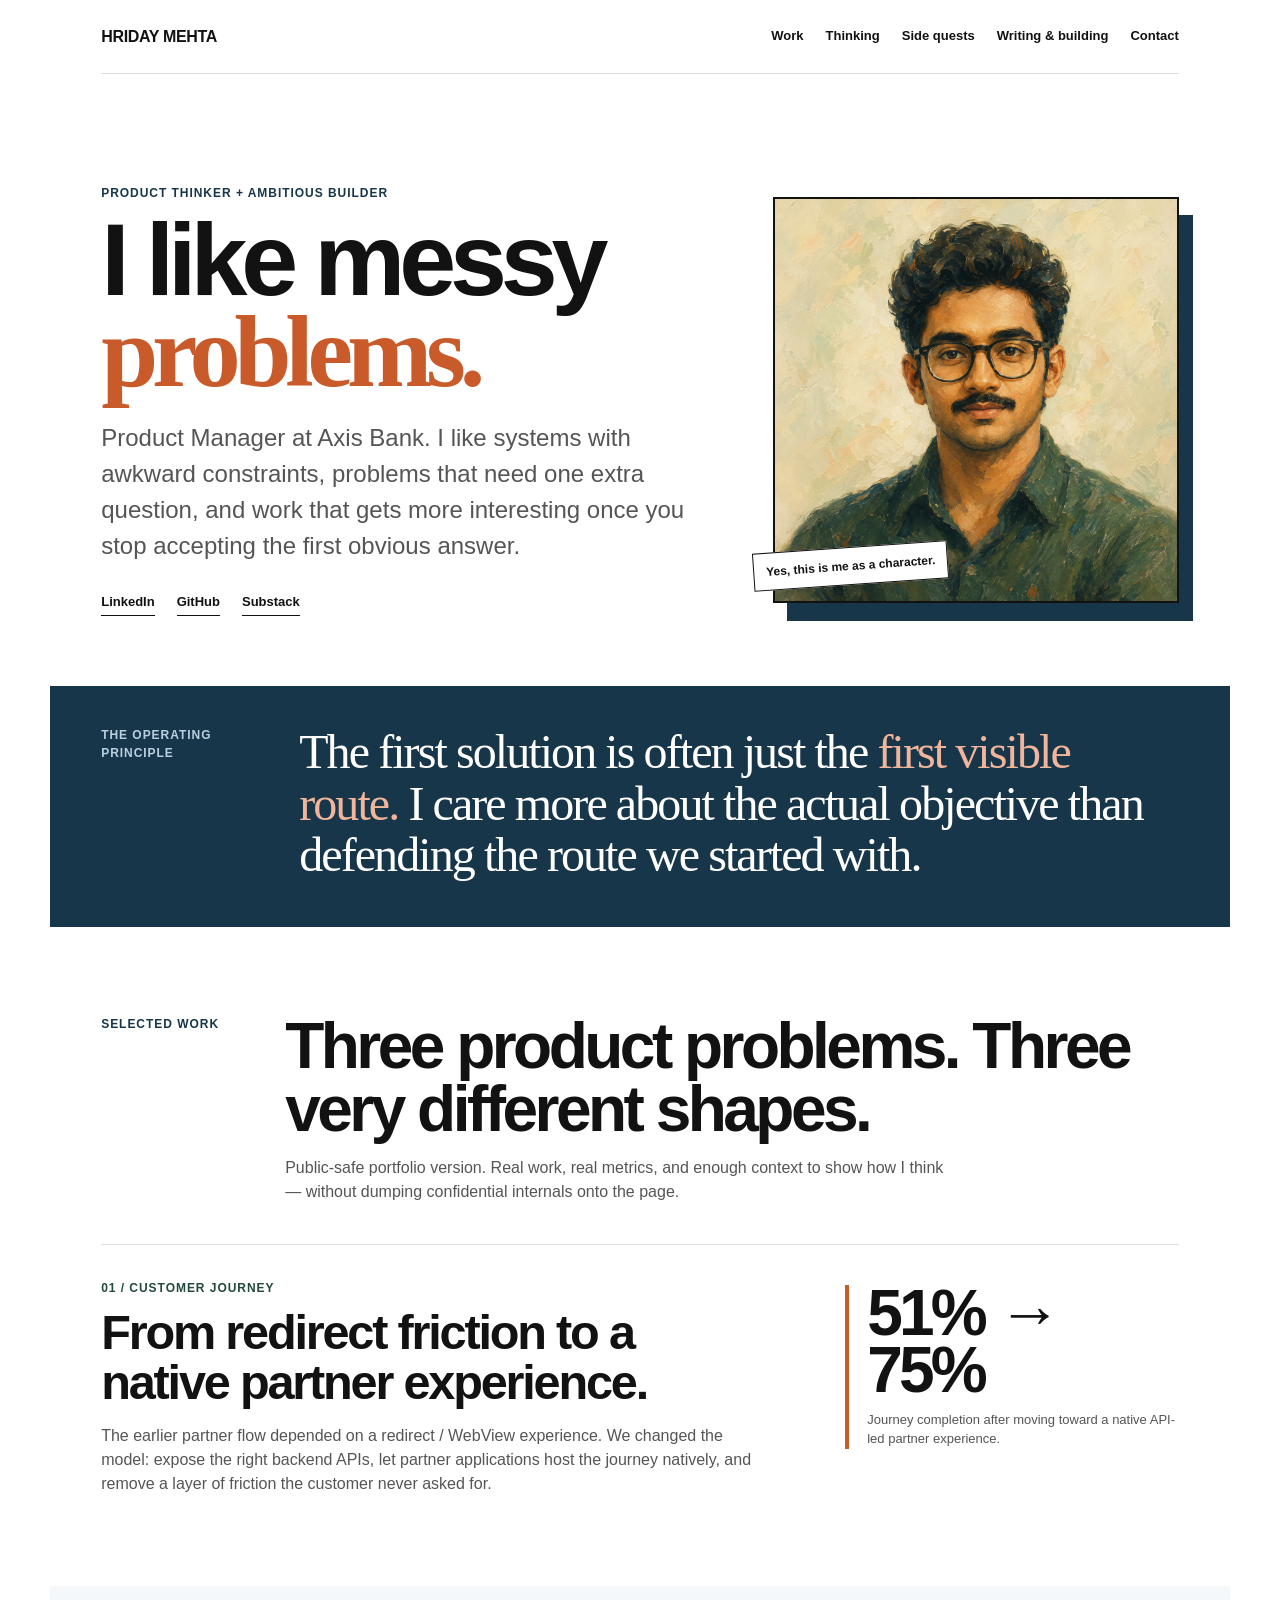
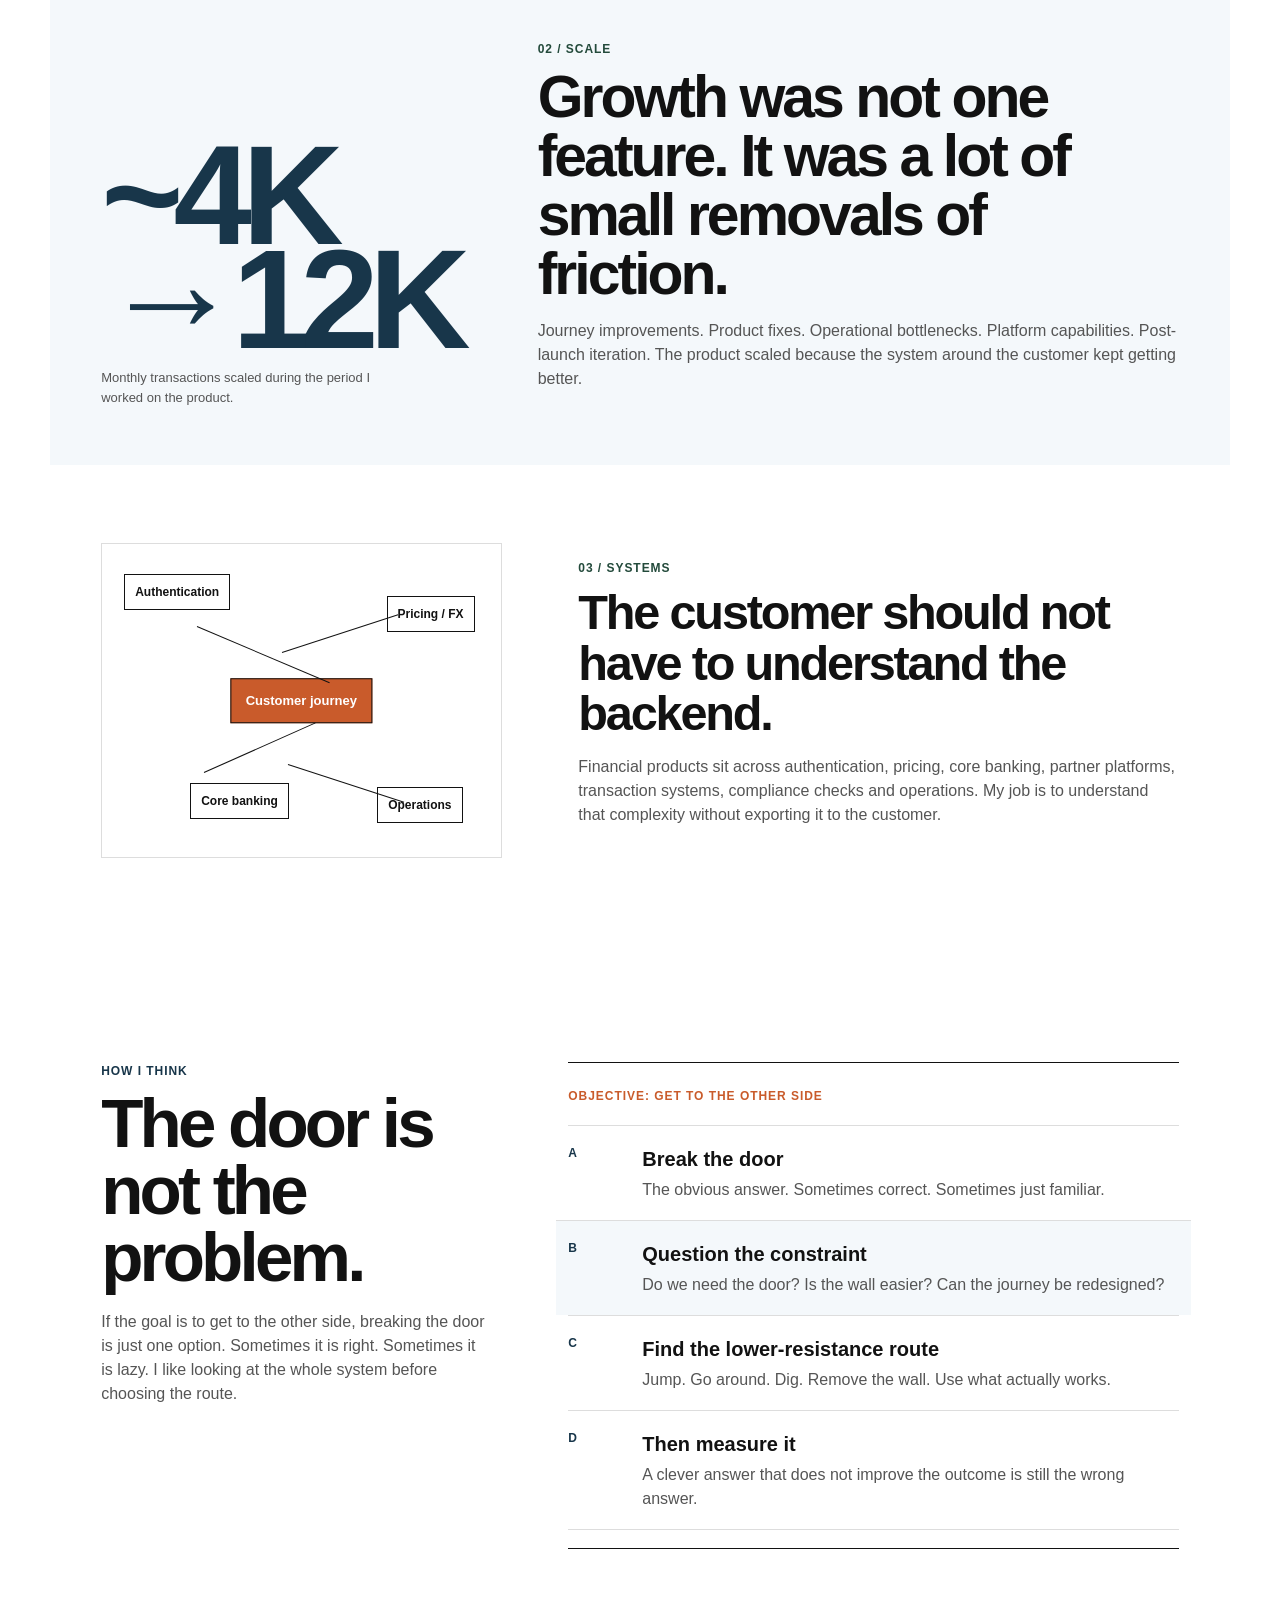
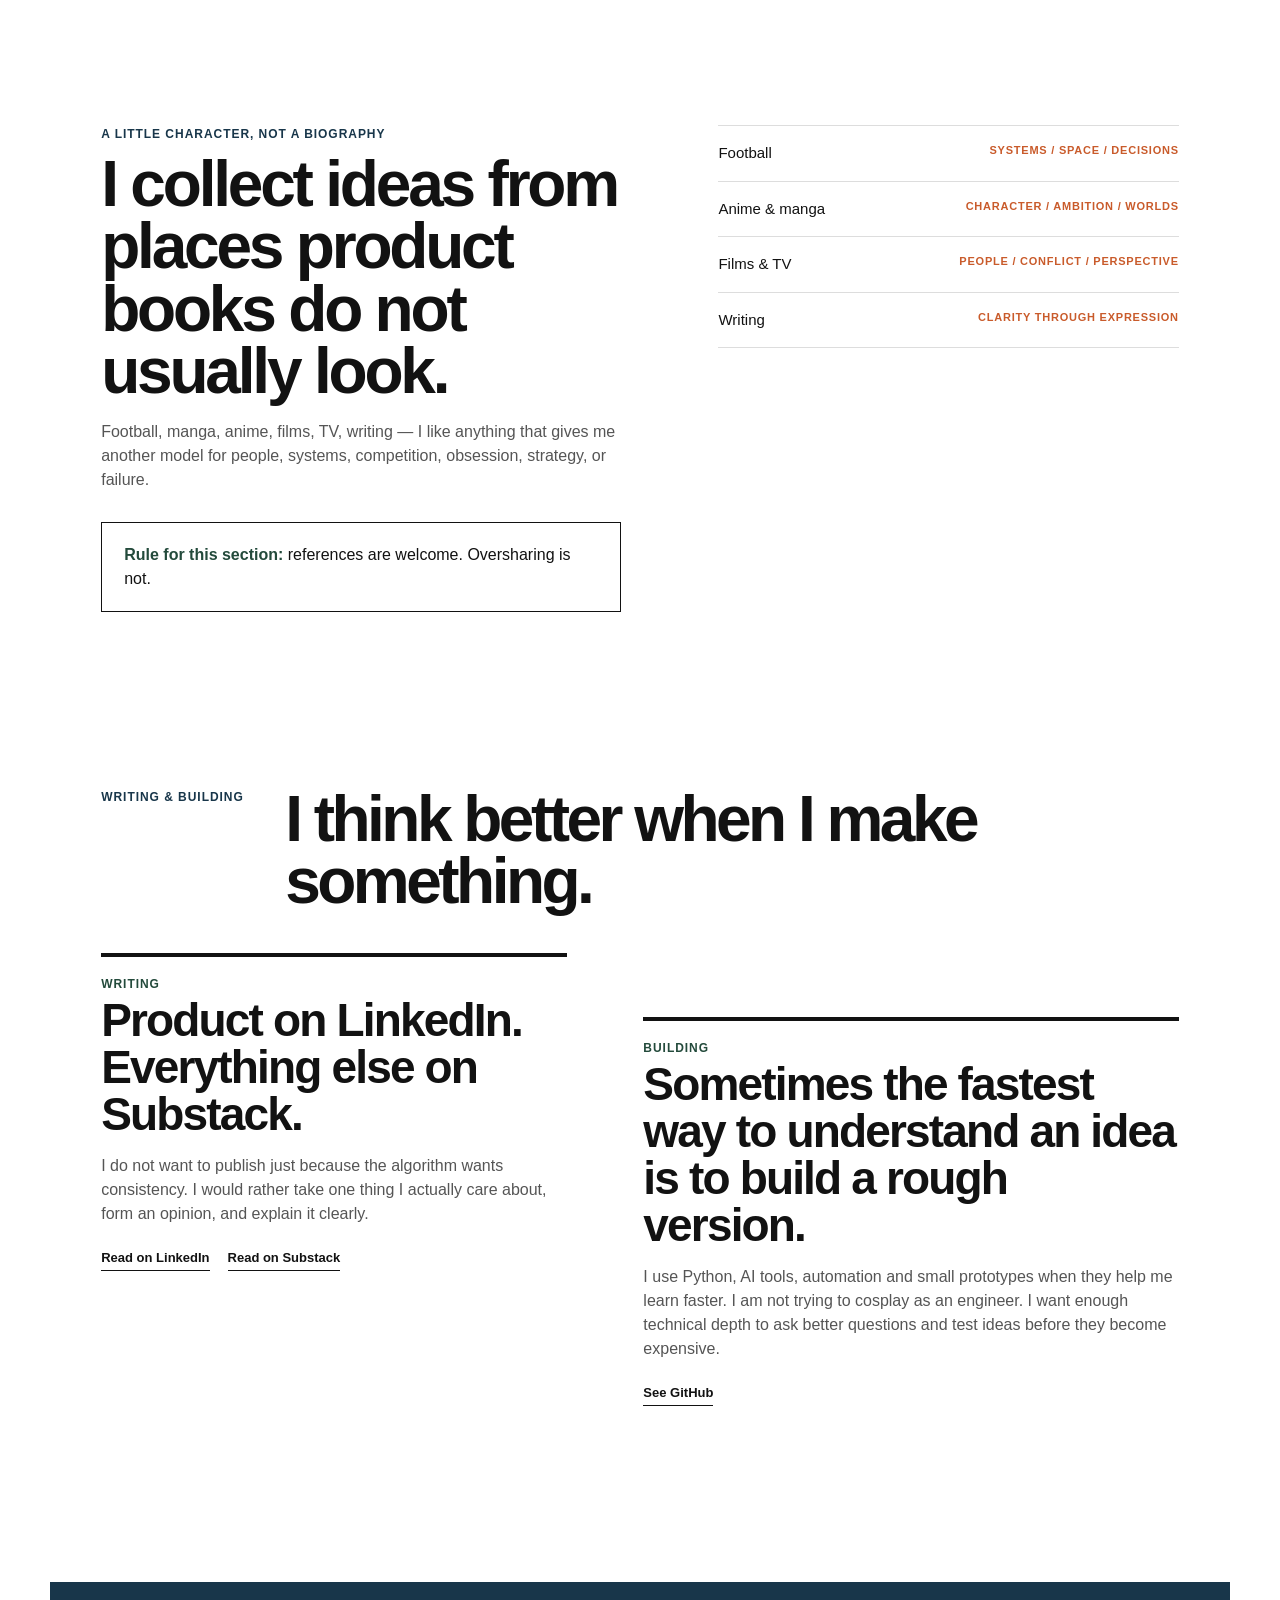
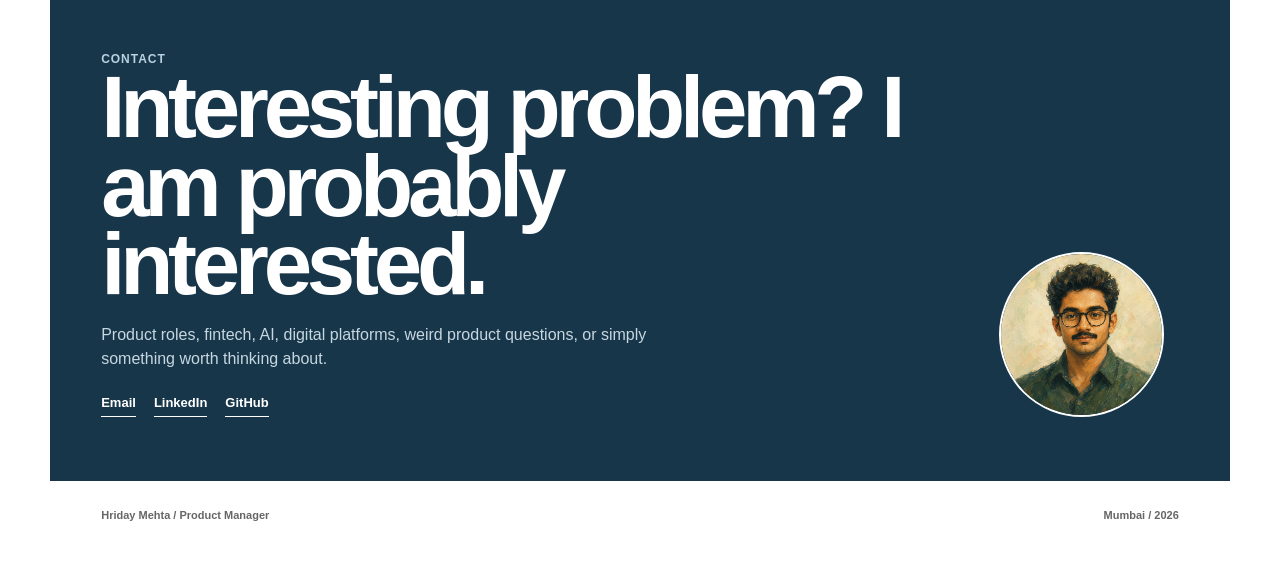
==== index.html @ ac4cfefa "Add files via upload" ====
<!doctype html>
<html lang="en">
<head>
<meta charset="utf-8">
<meta name="viewport" content="width=device-width, initial-scale=1">
<meta name="description" content="Hriday Mehta — Product Manager. Curious, sharp, ambitious, and slightly unconventional.">
<title>Hriday Mehta — Product Manager</title>

<style>
:root{
  --bg:#ffffff;
  --text:#121212;
  --muted:#555555;
  --rule:#dddddd;
  --navy:#18364A;
  --navy-soft:#F4F8FB;
  --rust:#C95B2B;
  --green:#234A3B;
  --max:1180px;
  --pad:clamp(20px,4vw,54px);
}

*{box-sizing:border-box}
html{scroll-behavior:smooth}
body{
  margin:0;
  background:var(--bg);
  color:var(--text);
  font-family:Helvetica, Arial, sans-serif;
  line-height:1.5;
  text-rendering:optimizeLegibility;
}
a{color:inherit;text-decoration:none}
a:focus-visible,button:focus-visible{outline:3px solid var(--rust);outline-offset:4px}
img{max-width:100%;display:block}

.shell{max-width:var(--max);margin:0 auto;padding:0 var(--pad)}
.topbar{
  min-height:74px;
  display:flex;
  align-items:center;
  justify-content:space-between;
  border-bottom:1px solid var(--rule);
  position:sticky;
  top:0;
  z-index:50;
  background:rgba(255,255,255,.97);
}
.brand{
  font-size:16px;
  font-weight:700;
  letter-spacing:-.02em;
}
.nav{
  display:flex;
  gap:22px;
  font-size:13px;
  font-weight:600;
}
.nav a{
  padding:6px 0;
  border-bottom:1px solid transparent;
}
.nav a:hover{border-color:var(--text)}
.menu{
  display:none;
  border:0;
  background:none;
  font:inherit;
  font-weight:700;
  min-width:44px;
  min-height:44px;
  color:var(--text);
}

/* HERO */
.hero{
  padding:clamp(60px,9vw,110px) 0 70px;
  display:grid;
  grid-template-columns:minmax(0,1.1fr) minmax(300px,.75fr);
  gap:6vw;
  align-items:center;
}
.kicker{
  font-size:12px;
  font-weight:700;
  letter-spacing:.08em;
  text-transform:uppercase;
  color:var(--navy);
}
.hero h1{
  margin:12px 0 22px;
  font-size:clamp(56px,8vw,108px);
  line-height:.9;
  letter-spacing:-.06em;
  font-weight:700;
}
.hero h1 .normal{
  color:var(--text);
}
.hero h1 .accent{
  color:var(--rust);
  font-family:"Times New Roman", Times, serif;
  font-weight:700;
  display:block;
}
.hero p{
  max-width:690px;
  margin:0;
  font-size:clamp(18px,2vw,24px);
  color:var(--muted);
}
.hero-links{
  display:flex;
  flex-wrap:wrap;
  gap:14px 22px;
  margin-top:28px;
  font-size:13px;
  font-weight:700;
}
.hero-links a{
  border-bottom:1px solid var(--text);
  padding-bottom:3px;
}
.hero-links a:hover{color:var(--rust);border-color:var(--rust)}

.portrait-wrap{
  position:relative;
  width:min(100%,410px);
  justify-self:end;
}
.portrait-shadow{
  position:absolute;
  inset:18px -14px -18px 14px;
  background:var(--navy);
  z-index:0;
}
.portrait{
  position:relative;
  z-index:1;
  border:2px solid var(--text);
  background:#fff;
}
.portrait-note{
  position:absolute;
  left:-20px;
  bottom:18px;
  z-index:2;
  background:#fff;
  border:1px solid var(--text);
  padding:9px 12px;
  font-size:12px;
  font-weight:700;
  transform:rotate(-4deg);
}

/* STRIP */
.idea-strip{
  margin:0 calc(var(--pad)*-1);
  background:var(--navy);
  color:#fff;
  padding:40px var(--pad) 46px;
}
.idea-strip-grid{
  display:grid;
  grid-template-columns:170px 1fr;
  gap:28px;
  align-items:start;
}
.idea-strip .label{
  font-size:12px;
  font-weight:700;
  letter-spacing:.08em;
  text-transform:uppercase;
  color:#B8D0DF;
}
.idea-strip p{
  margin:0;
  max-width:920px;
  font-size:clamp(28px,4vw,48px);
  line-height:1.08;
  letter-spacing:-.04em;
  font-family:"Times New Roman", Times, serif;
}
.idea-strip p .accent{color:#F0B59A}

/* GENERAL */
section{padding:88px 0}
.section-head{
  display:grid;
  grid-template-columns:150px 1fr;
  gap:34px;
  margin-bottom:40px;
}
.section-head .label{
  font-size:12px;
  font-weight:700;
  letter-spacing:.08em;
  text-transform:uppercase;
  color:var(--navy);
}
.section-head h2{
  margin:0;
  font-size:clamp(38px,5vw,70px);
  line-height:.98;
  letter-spacing:-.055em;
  font-weight:700;
}
.section-head p{
  max-width:670px;
  margin:15px 0 0;
  color:var(--muted);
  font-size:16px;
}

/* WORK */
.work-block{
  border-top:1px solid var(--rule);
}
.work-one{
  display:grid;
  grid-template-columns:1.1fr .55fr;
  gap:6vw;
  padding:34px 0 74px;
  align-items:start;
}
.case-tag{
  font-size:12px;
  font-weight:700;
  text-transform:uppercase;
  letter-spacing:.08em;
  color:var(--green);
}
.work-one h3,.work-three h3{
  margin:10px 0 14px;
  font-size:clamp(30px,3.8vw,50px);
  line-height:1.04;
  letter-spacing:-.045em;
}
.case-copy{
  color:var(--muted);
  max-width:700px;
}
.metric{
  border-left:4px solid var(--rust);
  padding-left:18px;
  margin-top:6px;
}
.metric strong{
  display:block;
  font-size:clamp(42px,5vw,68px);
  line-height:.9;
  letter-spacing:-.06em;
}
.metric span{
  display:block;
  margin-top:10px;
  color:var(--muted);
  font-size:13px;
}
.work-two{
  margin:0 calc(var(--pad)*-1);
  padding:54px var(--pad) 58px;
  background:var(--navy-soft);
  display:grid;
  grid-template-columns:.48fr 1fr;
  gap:6vw;
  align-items:end;
}
.work-two .big-number{
  font-size:clamp(76px,11vw,168px);
  line-height:.74;
  font-weight:700;
  letter-spacing:-.07em;
  color:var(--navy);
  white-space:nowrap;
}
.work-two .small-note{
  margin-top:16px;
  color:var(--muted);
  font-size:13px;
  max-width:300px;
}
.work-two h3{
  margin:10px 0 14px;
  font-size:clamp(34px,4.6vw,62px);
  line-height:1;
  letter-spacing:-.05em;
}
.work-two p{max-width:720px;color:var(--muted)}

.work-three{
  display:grid;
  grid-template-columns:.72fr 1.08fr;
  gap:6vw;
  padding:78px 0 6px;
  align-items:center;
}
.system-map{
  min-height:315px;
  border:1px solid var(--rule);
  background:#fff;
  position:relative;
  padding:24px;
}
.node{
  position:absolute;
  background:#fff;
  border:1.5px solid var(--text);
  padding:8px 10px;
  font-size:12px;
  font-weight:700;
}
.n1{left:22px;top:30px}
.n2{right:26px;top:52px}
.n3{left:88px;bottom:38px}
.n4{right:38px;bottom:34px}
.center-node{
  position:absolute;
  left:50%;
  top:50%;
  transform:translate(-50%,-50%);
  background:var(--rust);
  color:#fff;
  border:1.5px solid var(--text);
  padding:12px 14px;
  font-size:13px;
  font-weight:700;
}
.line{
  position:absolute;
  height:1px;
  background:var(--text);
  transform-origin:left center;
}
.l1{width:144px;left:95px;top:82px;transform:rotate(23deg)}
.l2{width:122px;left:180px;top:108px;transform:rotate(-18deg)}
.l3{width:122px;left:102px;bottom:84px;transform:rotate(-24deg)}
.l4{width:122px;left:186px;bottom:92px;transform:rotate(18deg)}

/* THINKING */
.thinking{
  padding-top:110px;
}
.thinking-grid{
  display:grid;
  grid-template-columns:minmax(0,.78fr) minmax(420px,1.22fr);
  gap:6vw;
  align-items:start;
}
.thinking-copy{
  position:sticky;
  top:110px;
}
.thinking-copy h2{
  margin:10px 0 18px;
  font-size:clamp(40px,5.4vw,74px);
  line-height:.97;
  letter-spacing:-.055em;
}
.thinking-copy p{
  max-width:500px;
  color:var(--muted);
}
.route-board{
  border-top:1px solid var(--text);
  border-bottom:1px solid var(--text);
  padding:24px 0 18px;
}
.objective{
  font-size:12px;
  font-weight:700;
  color:var(--rust);
  text-transform:uppercase;
  letter-spacing:.08em;
  margin-bottom:20px;
}
.route{
  display:grid;
  grid-template-columns:58px 1fr;
  gap:16px;
  padding:18px 0;
  border-top:1px solid var(--rule);
}
.route:last-child{border-bottom:1px solid var(--rule)}
.route-no{
  font-size:12px;
  font-weight:700;
  color:var(--navy);
}
.route strong{
  display:block;
  font-size:20px;
  margin-bottom:4px;
}
.route span{color:var(--muted)}
.route.highlight{
  margin:0 -12px;
  padding-left:12px;
  padding-right:12px;
  background:var(--navy-soft);
}

/* SIDE QUESTS */
.sidequests-grid{
  display:grid;
  grid-template-columns:1.08fr .92fr;
  gap:6vw;
  align-items:start;
}
.sidequests-grid h2{
  margin:10px 0 18px;
  font-size:clamp(40px,5vw,70px);
  line-height:.97;
  letter-spacing:-.05em;
}
.sidequests-grid p{
  max-width:650px;
  color:var(--muted);
}
.note-card{
  margin-top:30px;
  max-width:520px;
  border:1px solid var(--text);
  background:#fff;
  padding:20px 22px;
}
.note-card strong{color:var(--green)}
.quest-list{border-top:1px solid var(--rule)}
.quest{
  display:flex;
  justify-content:space-between;
  gap:20px;
  padding:16px 0;
  border-bottom:1px solid var(--rule);
  font-size:15px;
}
.quest small{
  color:var(--rust);
  font-size:11px;
  font-weight:700;
  text-transform:uppercase;
  letter-spacing:.07em;
}

/* WRITING + BUILDING */
.makers{
  display:grid;
  grid-template-columns:.93fr 1.07fr;
  gap:6vw;
  align-items:start;
}
.panel{
  border-top:4px solid var(--text);
  padding-top:18px;
}
.panel.offset{margin-top:64px}
.panel h3{
  margin:4px 0 12px;
  font-size:clamp(30px,3.6vw,46px);
  line-height:1.02;
  letter-spacing:-.04em;
}
.panel p{color:var(--muted);max-width:620px}
.panel-links{
  display:flex;
  flex-wrap:wrap;
  gap:16px 18px;
  margin-top:22px;
  font-size:13px;
  font-weight:700;
}
.panel-links a{
  border-bottom:1px solid var(--text);
  padding-bottom:3px;
}
.panel-links a:hover{color:var(--rust);border-color:var(--rust)}

/* CONTACT */
.contact{
  margin:88px calc(var(--pad)*-1) 0;
  background:var(--navy);
  color:#fff;
  padding:68px var(--pad) 64px;
}
.contact-grid{
  display:grid;
  grid-template-columns:1fr 180px;
  gap:5vw;
  align-items:end;
}
.contact h2{
  margin:0;
  max-width:900px;
  font-size:clamp(50px,6.8vw,94px);
  line-height:.9;
  letter-spacing:-.06em;
}
.contact p{
  max-width:620px;
  margin:20px 0 0;
  color:#C7D7E1;
}
.contact .label{
  color:#B8D0DF;
  font-size:12px;
  font-weight:700;
  letter-spacing:.08em;
  text-transform:uppercase;
}
.contact .panel-links a{border-color:#fff}
.contact-avatar{
  width:165px;
  height:165px;
  object-fit:cover;
  border-radius:50%;
  border:2px solid #fff;
  background:#fff;
}

footer{
  display:flex;
  justify-content:space-between;
  gap:20px;
  padding:26px 0 42px;
  color:#666;
  font-size:11px;
  font-weight:700;
}

@media(max-width:920px){
  .hero,
  .work-one,
  .work-three,
  .thinking-grid,
  .sidequests-grid,
  .makers,
  .contact-grid{
    grid-template-columns:1fr;
  }
  .portrait-wrap{justify-self:start;width:min(80vw,400px)}
  .work-two{grid-template-columns:1fr}
  .thinking-copy{position:static}
  .panel.offset{margin-top:0}
}
@media(max-width:760px){
  .nav{
    display:none;
    position:absolute;
    top:74px;
    left:var(--pad);
    right:var(--pad);
    background:#fff;
    border-top:1px solid var(--rule);
    border-bottom:1px solid var(--rule);
    flex-direction:column;
    gap:0;
    padding:14px 0;
  }
  .nav.open{display:flex}
  .nav a{padding:11px 0}
  .menu{display:inline-flex;align-items:center;justify-content:flex-end}
  .section-head,
  .idea-strip-grid{grid-template-columns:1fr;gap:16px}
}
@media(max-width:540px){
  .hero h1{font-size:56px}
  .hero h1 .accent{display:inline}
  .portrait-note{left:8px}
  .section-head h2,.thinking-copy h2,.sidequests-grid h2{font-size:42px}
  .system-map{min-height:280px}
  .contact h2{font-size:52px}
  footer{flex-direction:column}
}
@media(prefers-reduced-motion:reduce){
  html{scroll-behavior:auto}
  *{transition:none!important;animation:none!important}
}
</style>
</head>
<body>
<div class="shell">
<header class="topbar">
  <a class="brand" href="#top">HRIDAY MEHTA</a>
  <nav class="nav" id="nav" aria-label="Primary">
    <a href="#work">Work</a>
    <a href="#thinking">Thinking</a>
    <a href="#sidequests">Side quests</a>
    <a href="#making">Writing & building</a>
    <a href="#contact">Contact</a>
  </nav>
  <button class="menu" id="menuButton" aria-controls="nav" aria-expanded="false">Menu</button>
</header>

<main id="top">
<section class="hero">
  <div>
    <div class="kicker">Product thinker + ambitious builder</div>
    <h1><span class="normal">I like messy</span> <span class="accent">problems.</span></h1>
    <p>
      Product Manager at Axis Bank. I like systems with awkward constraints, problems that need one extra question, and work that gets more interesting once you stop accepting the first obvious answer.
    </p>
    <div class="hero-links">
      <a href="https://www.linkedin.com/in/hridaymehta56" target="_blank" rel="noreferrer">LinkedIn</a>
      <a href="https://github.com/mehtahriday5-a11y" target="_blank" rel="noreferrer">GitHub</a>
      <a href="https://substack.com/@hriday894825?r=6r0a44&amp;utm_campaign=profile&amp;utm_medium=profile-page" target="_blank" rel="noreferrer">Substack</a>
    </div>
  </div>

  <div class="portrait-wrap" aria-label="Illustrated portrait of Hriday Mehta">
    <div class="portrait-shadow"></div>
    <img class="portrait" src="[data-uri]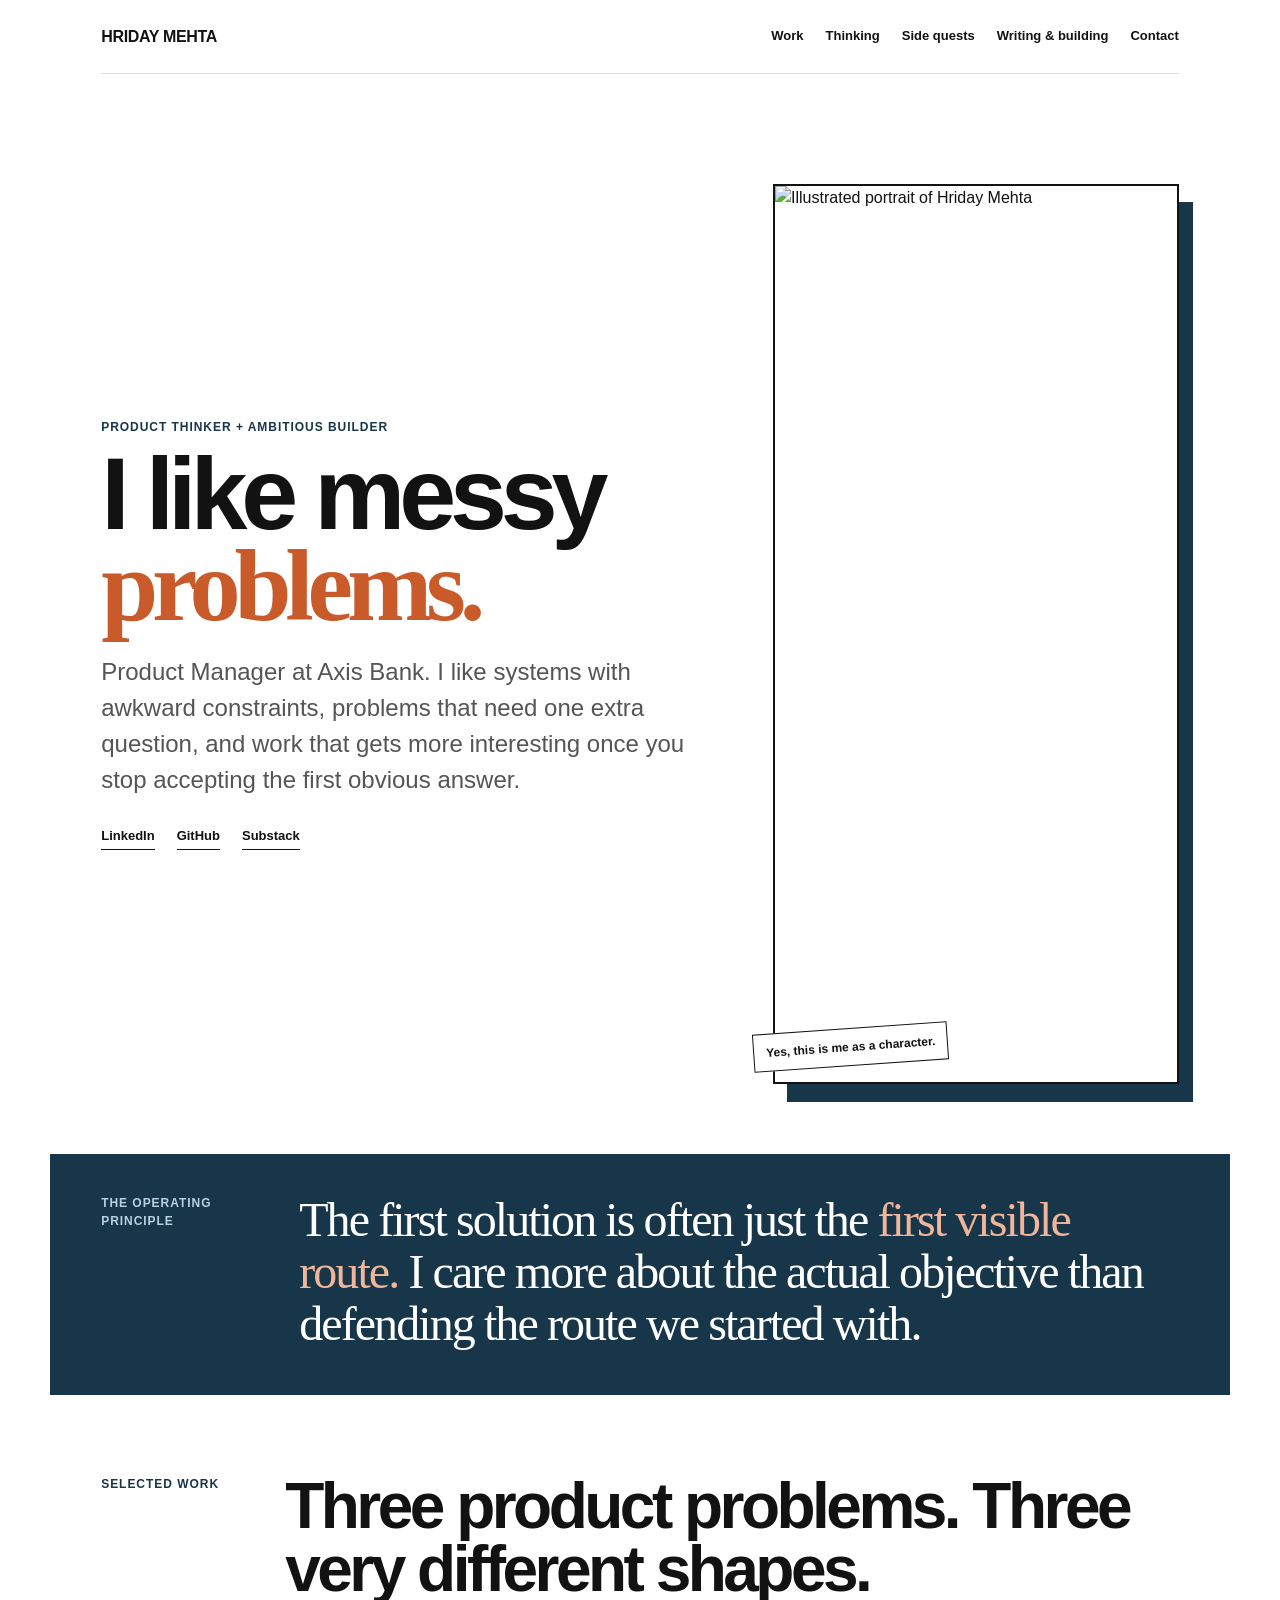
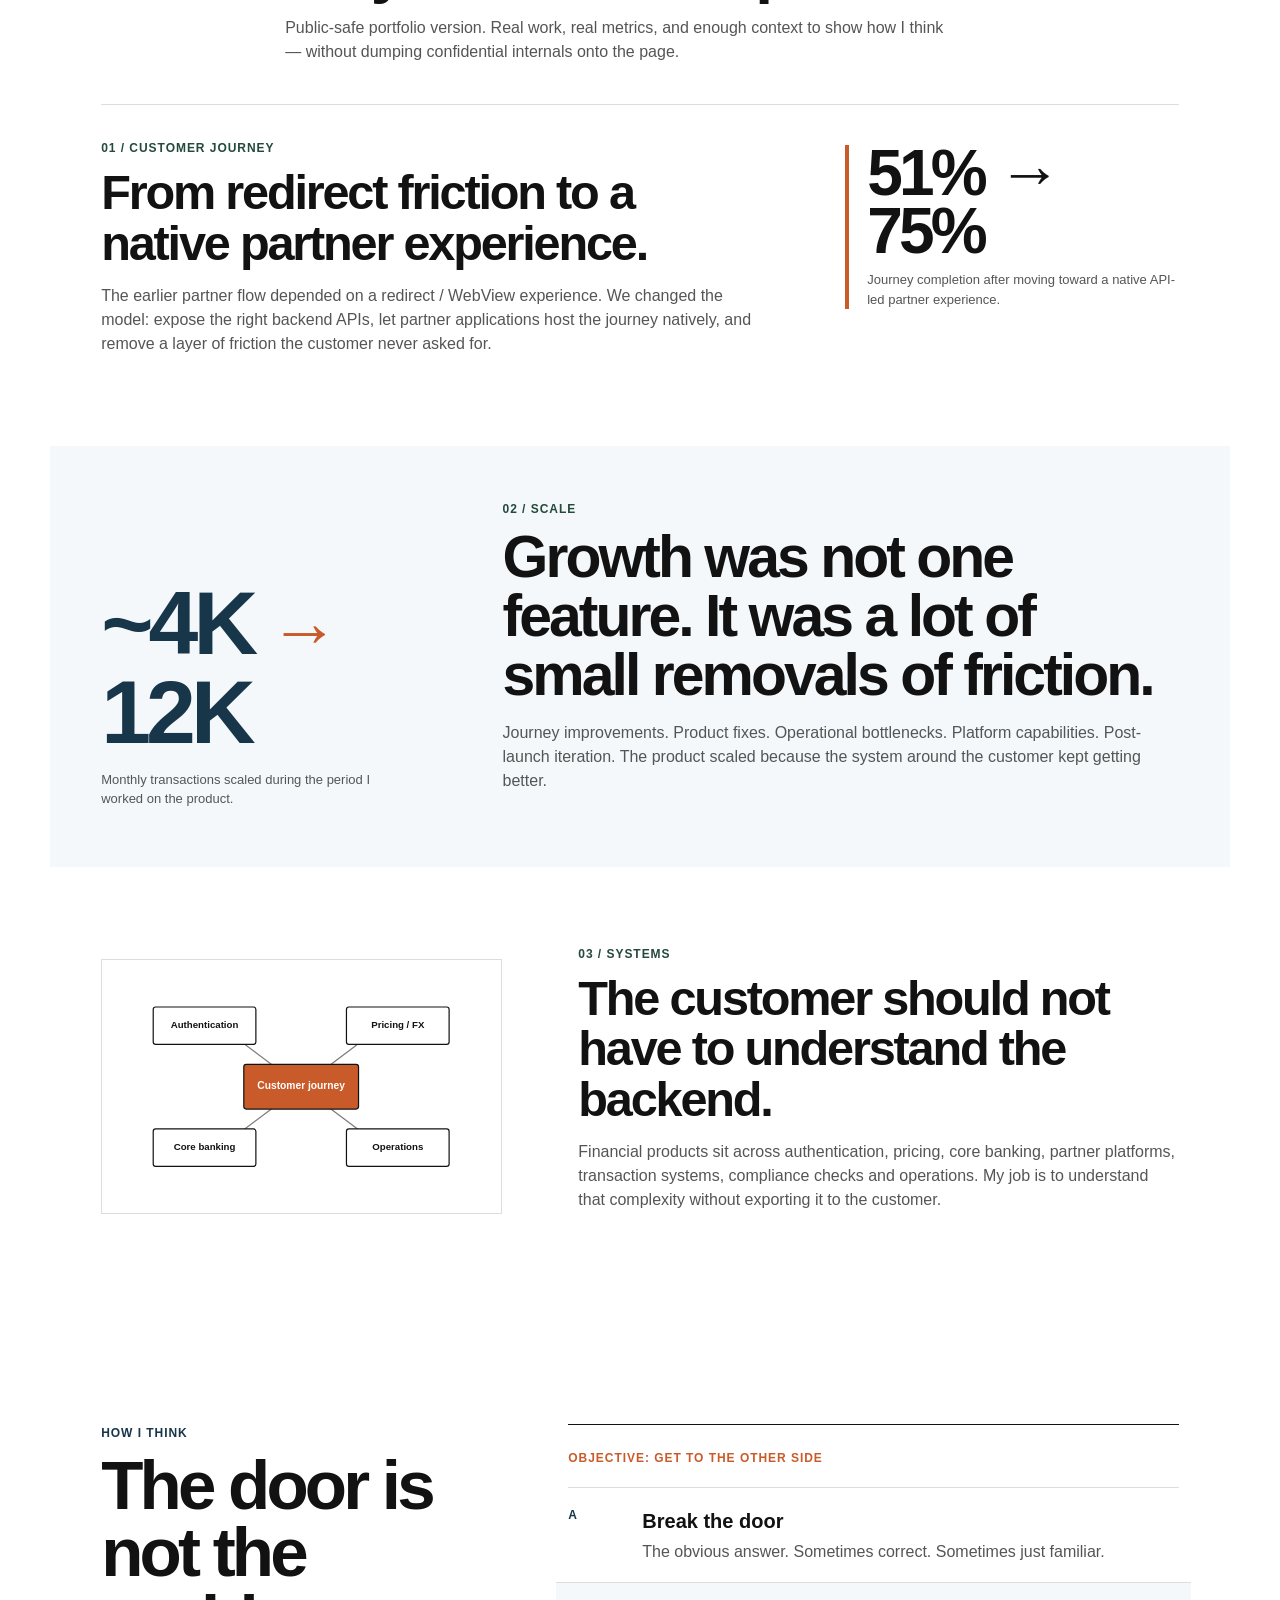
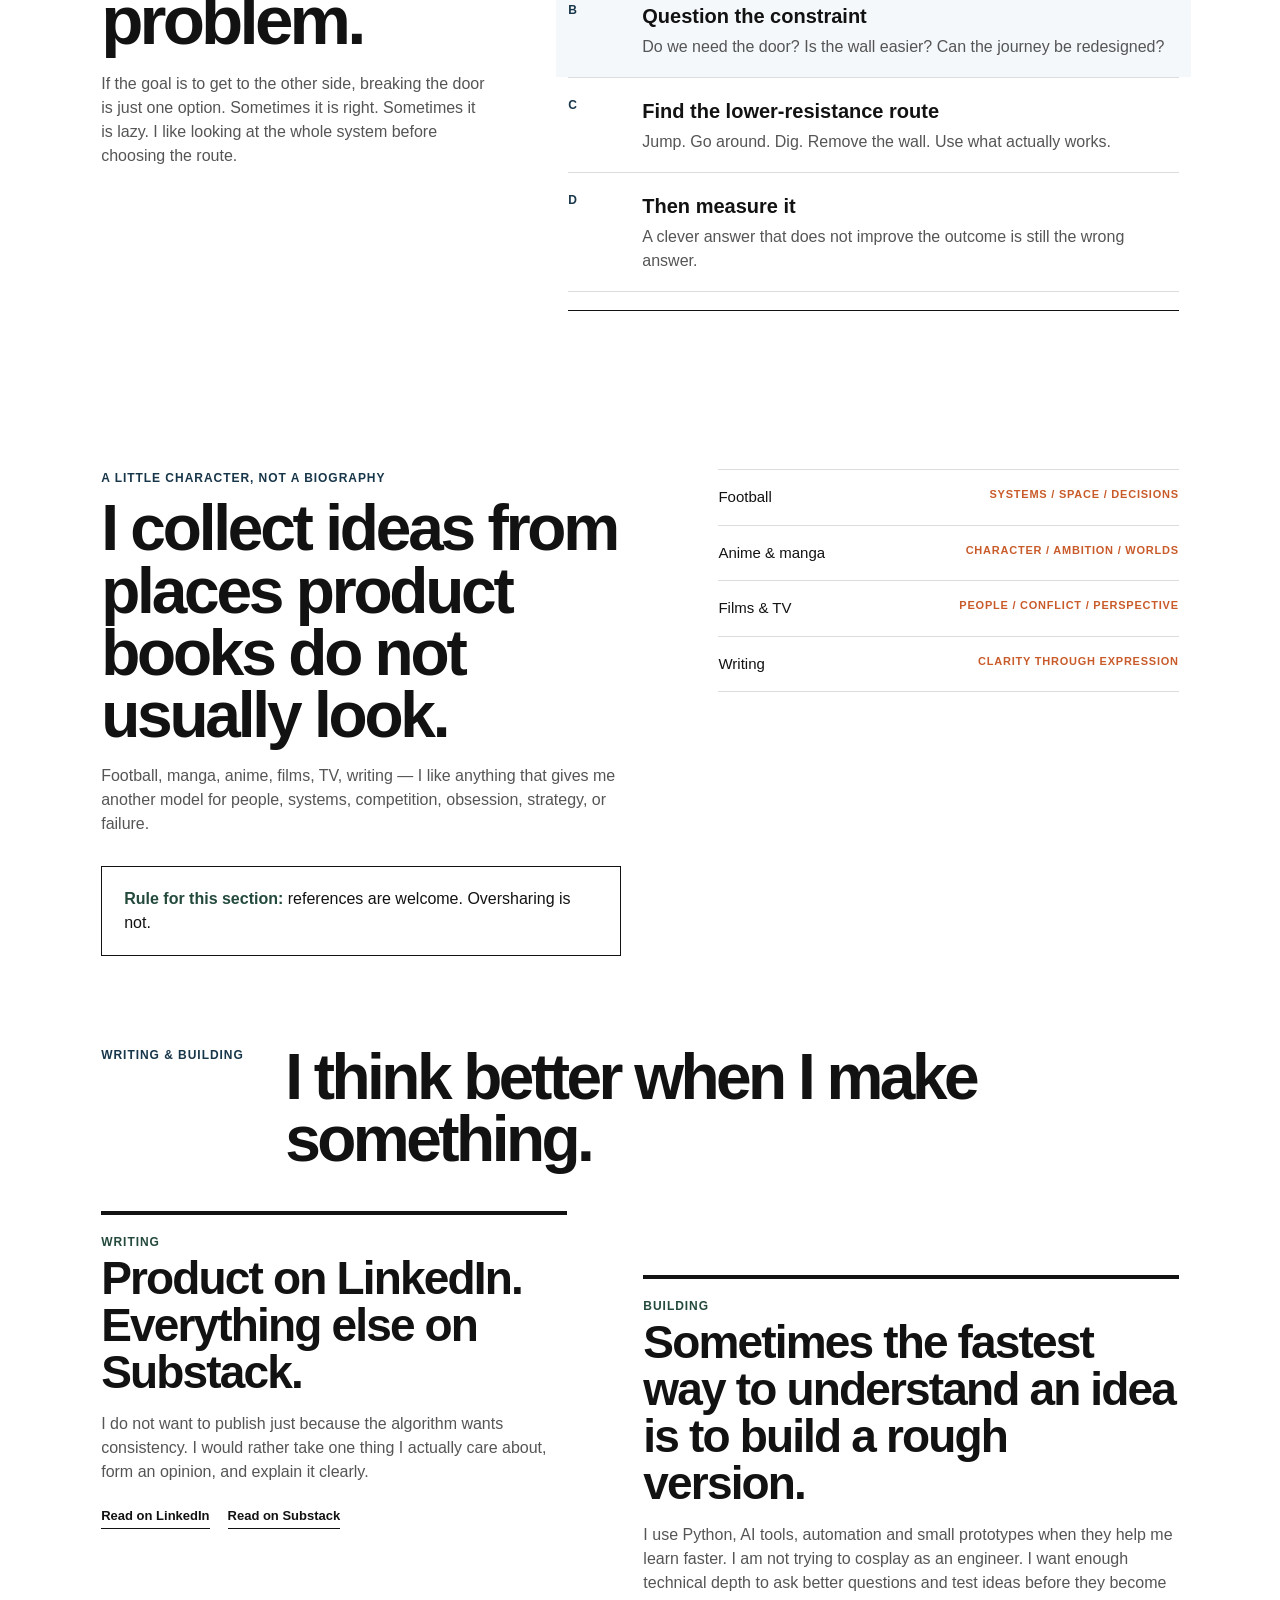
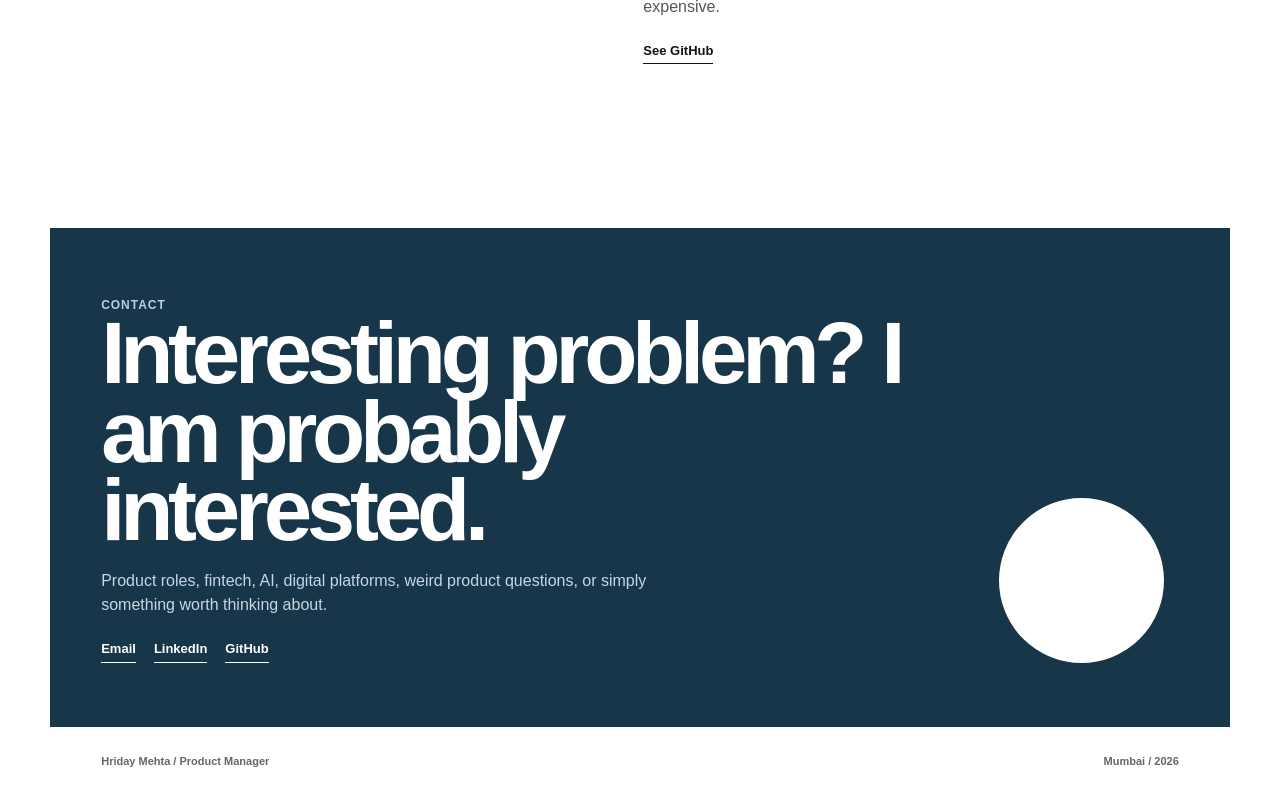
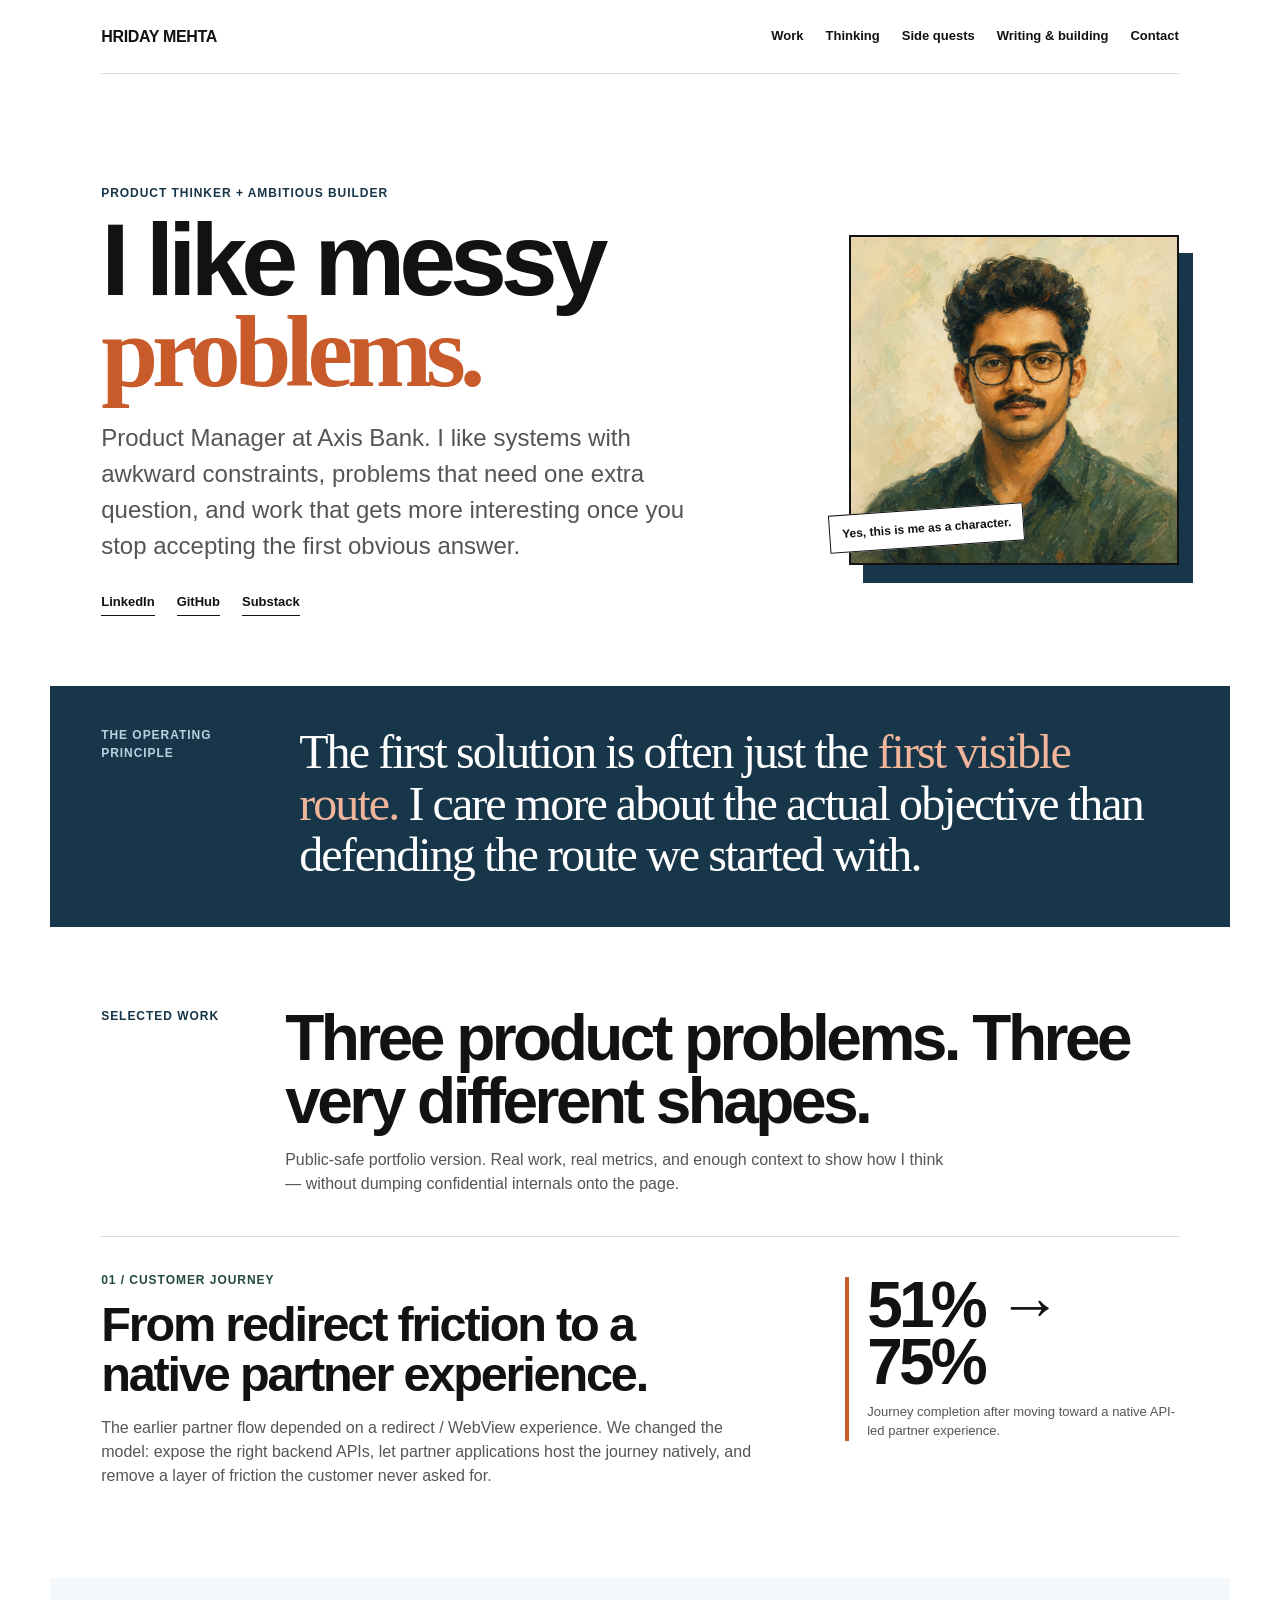
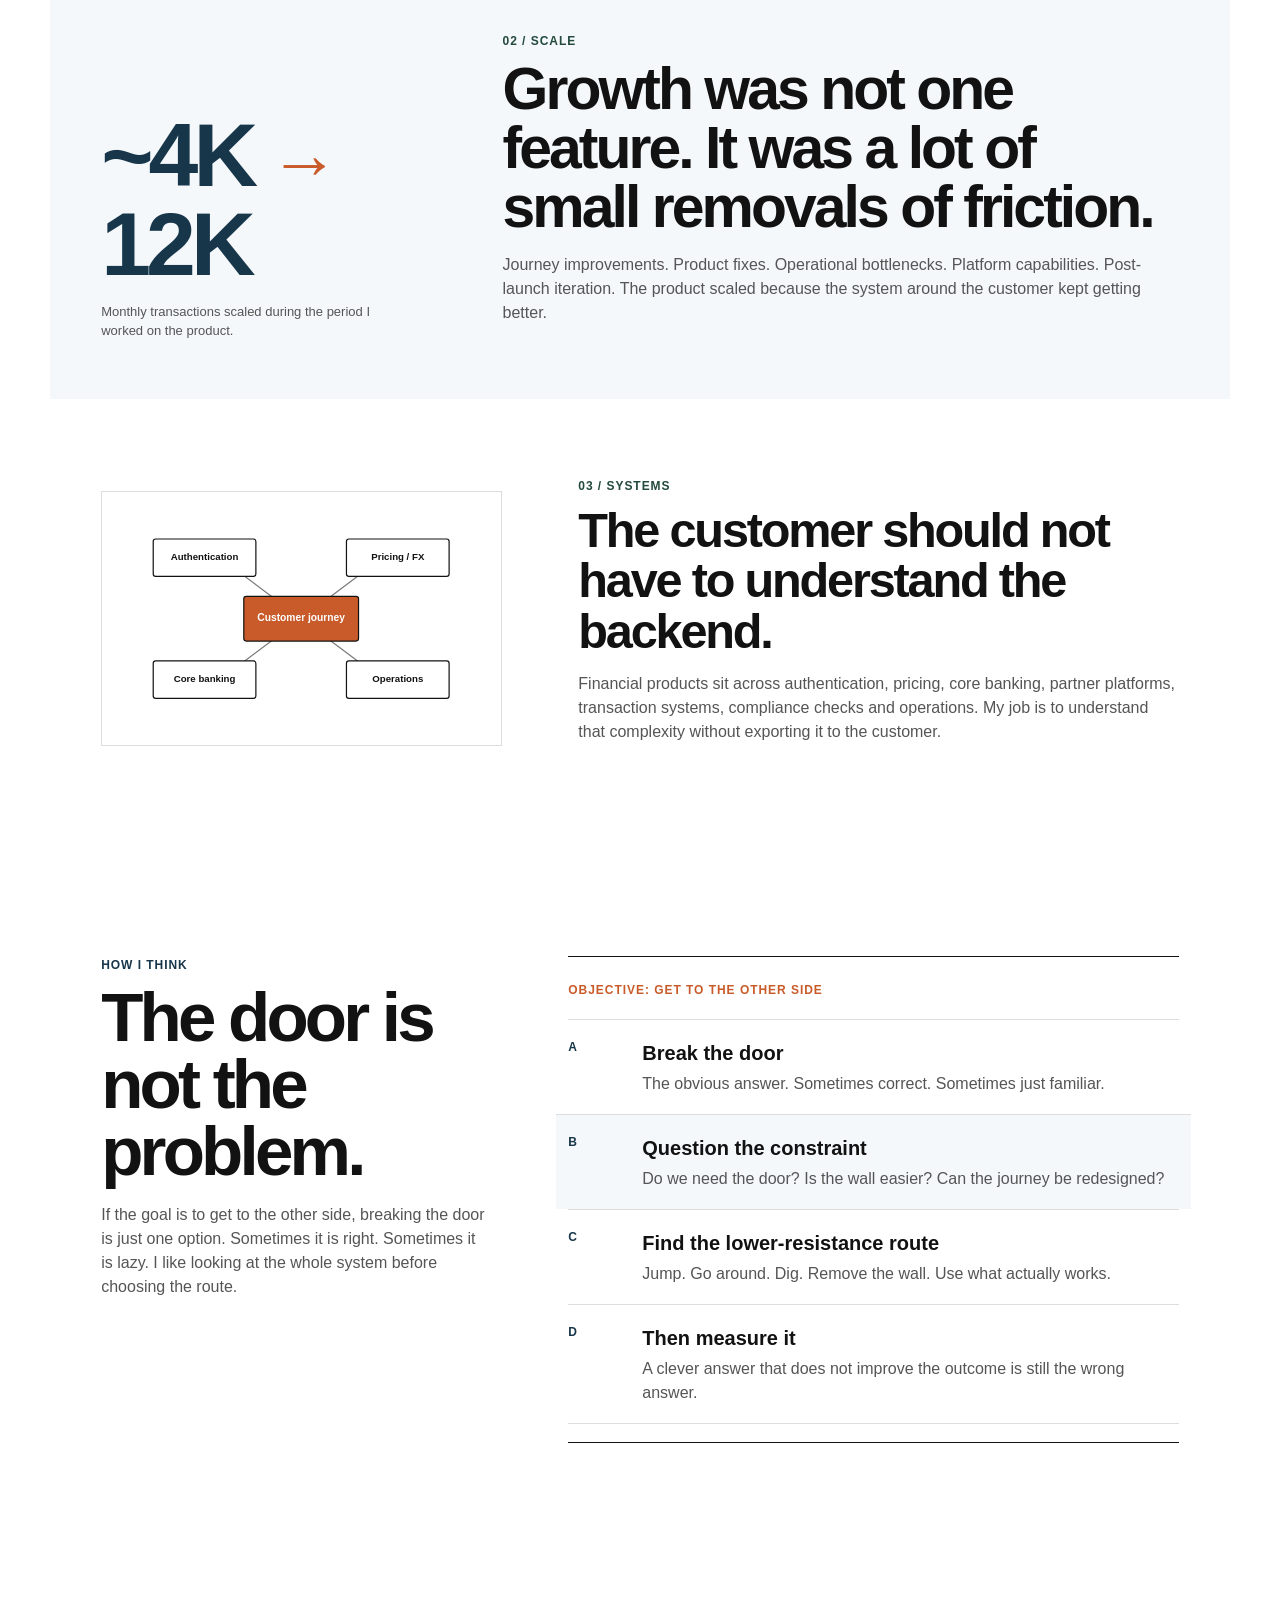
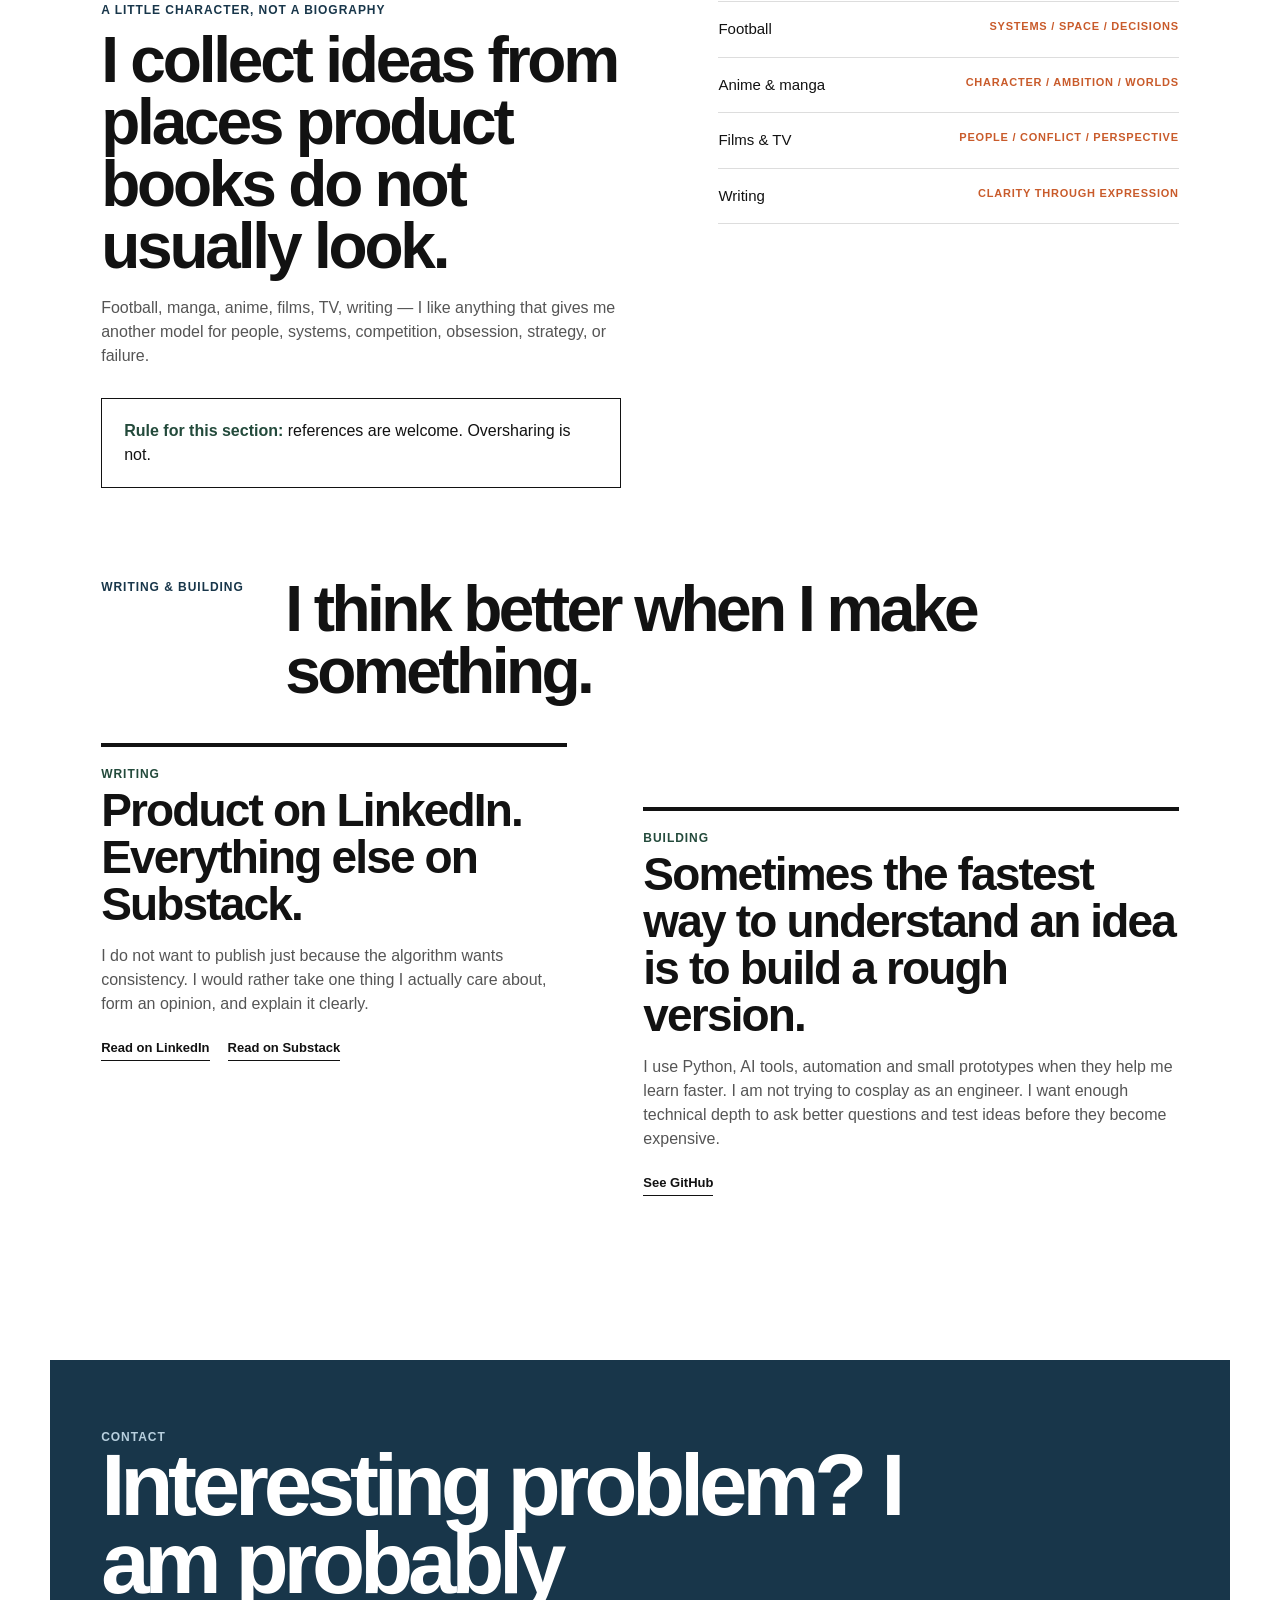
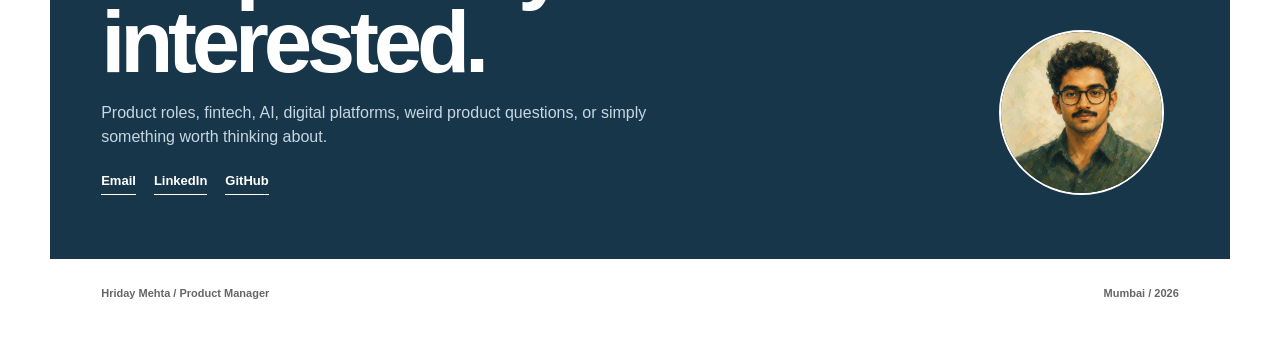
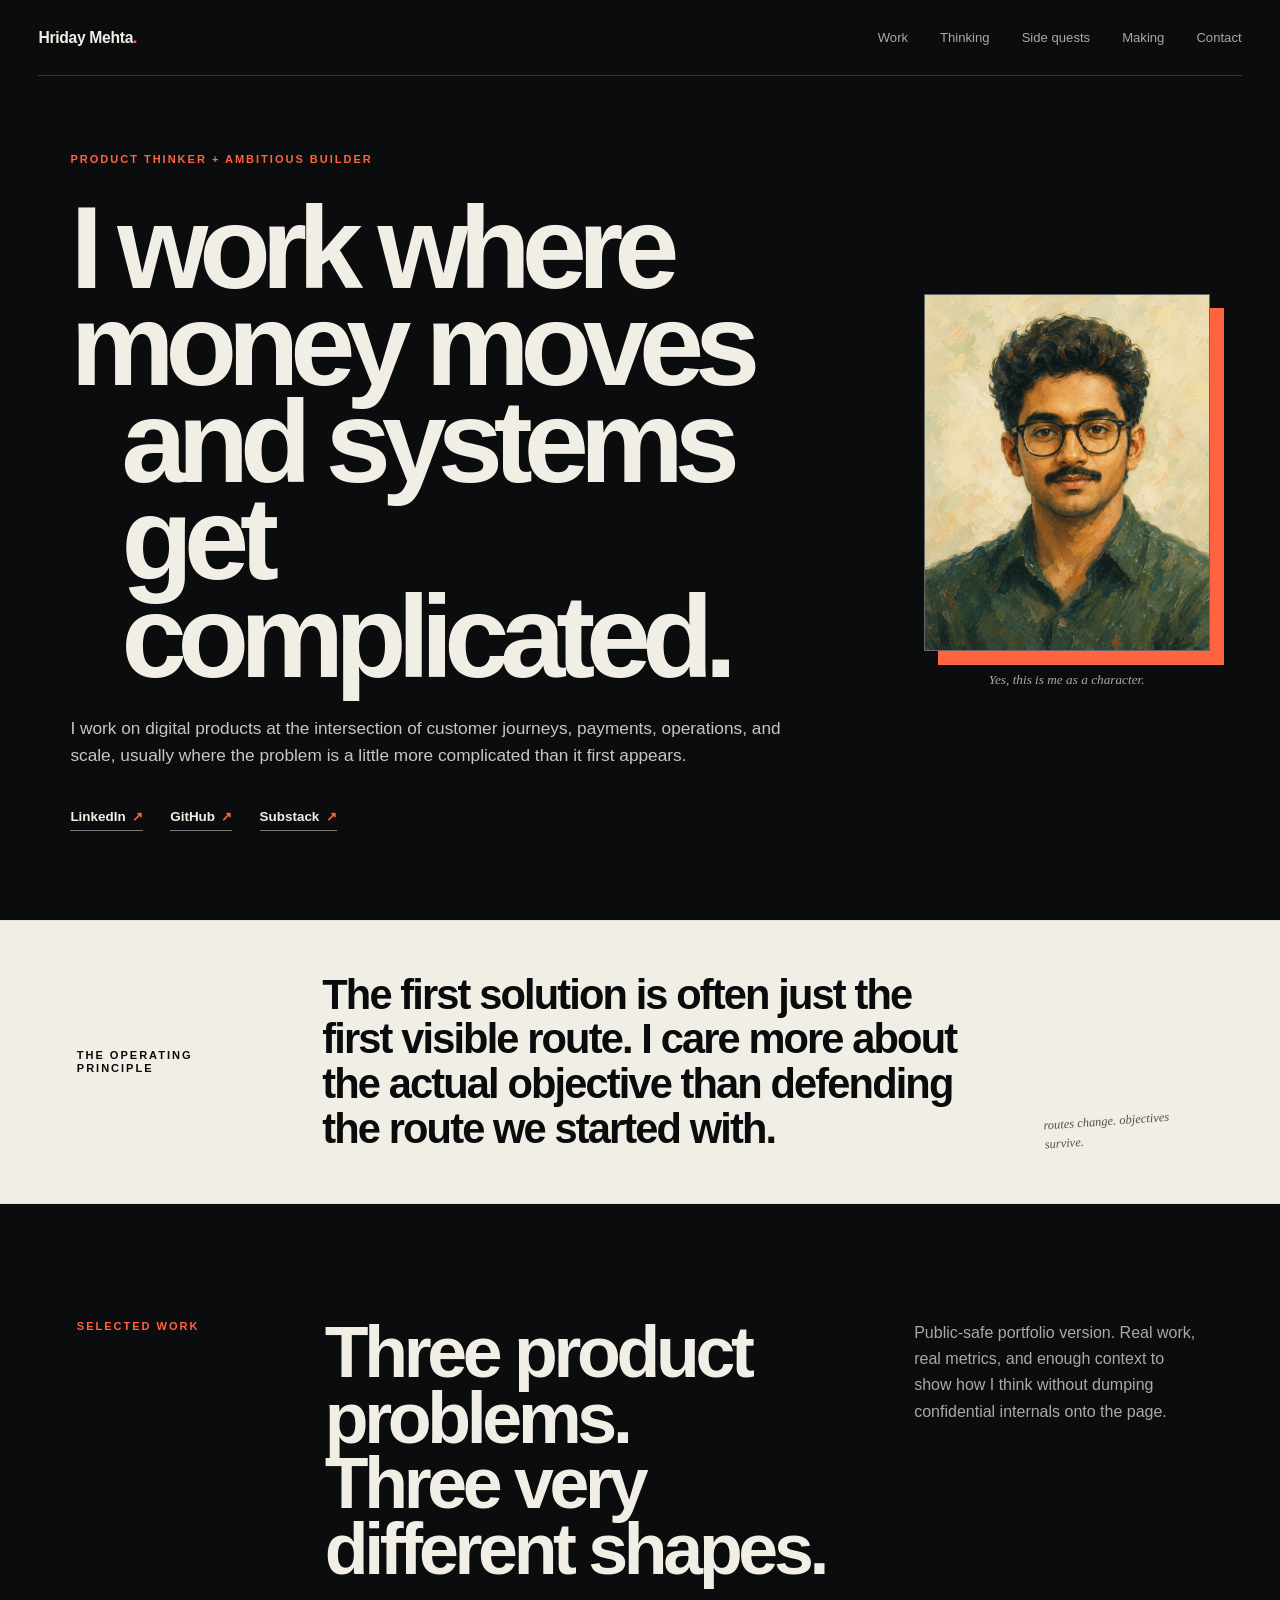
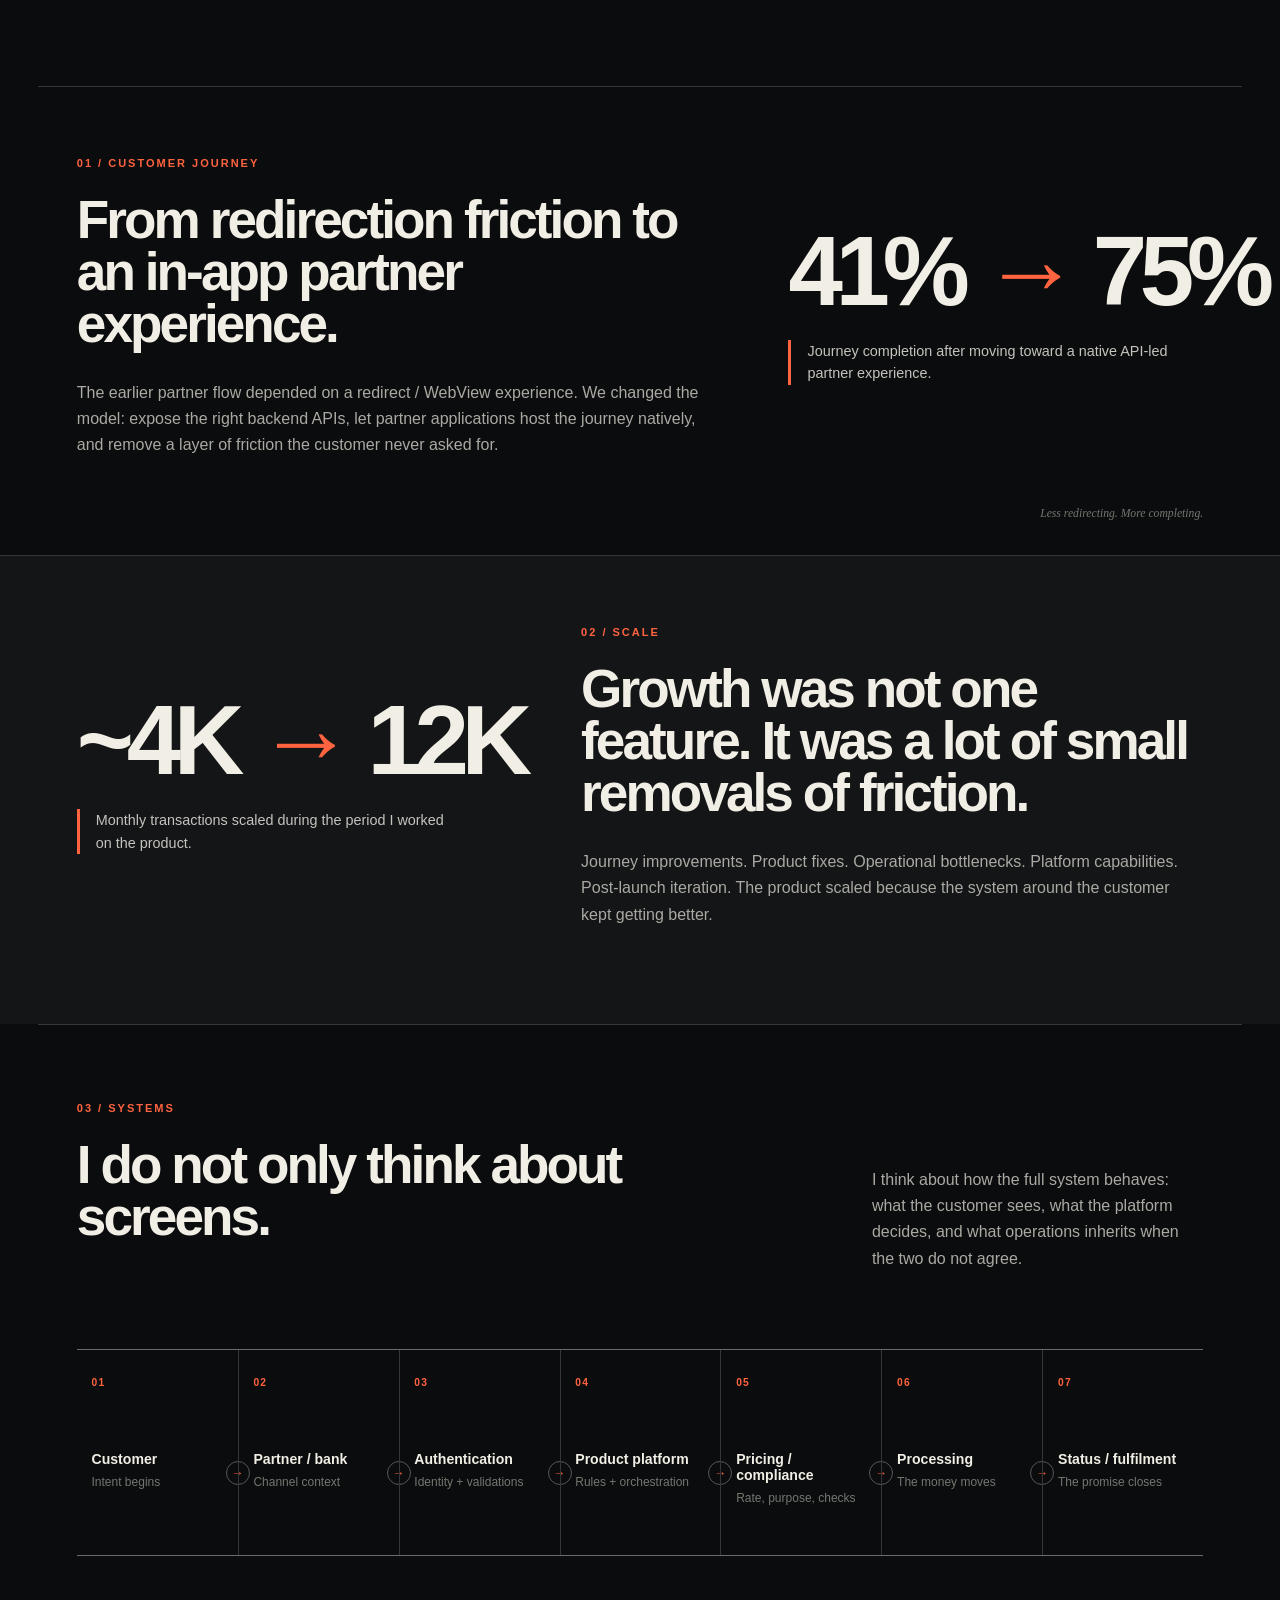
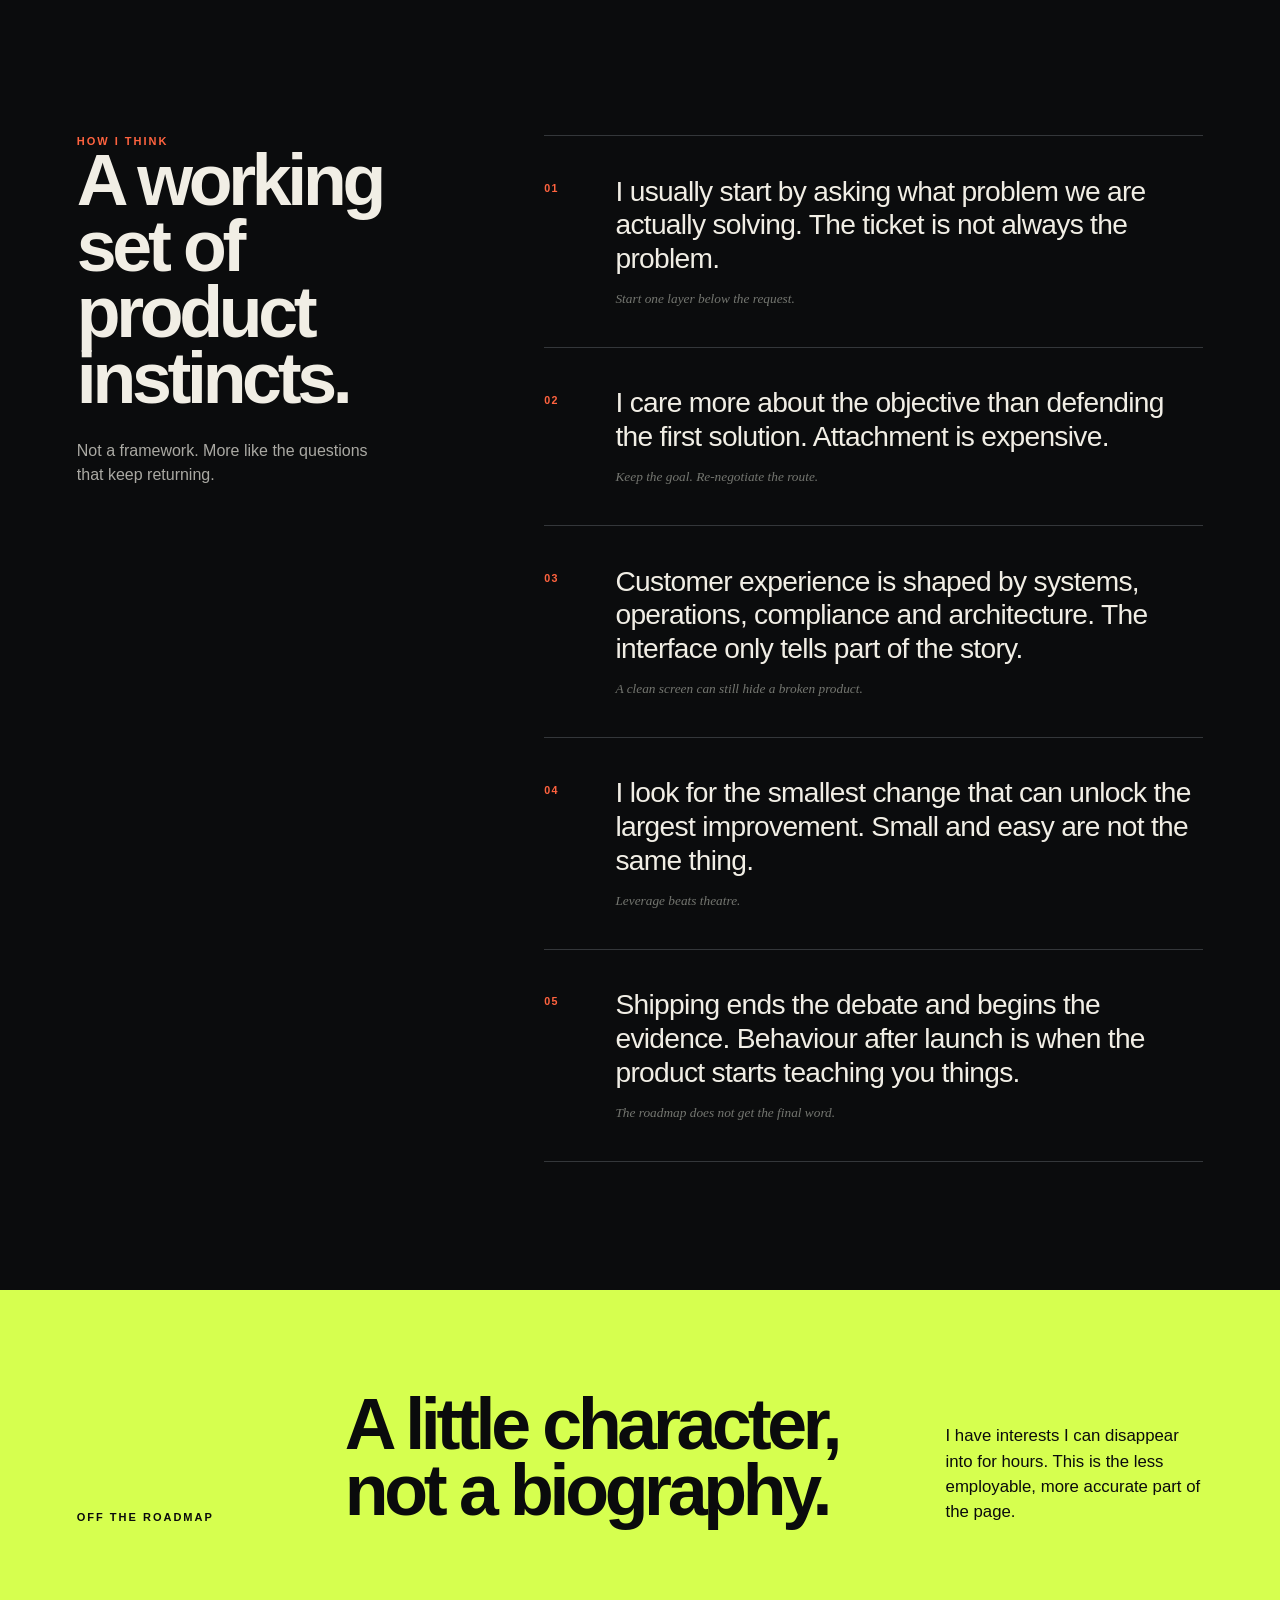
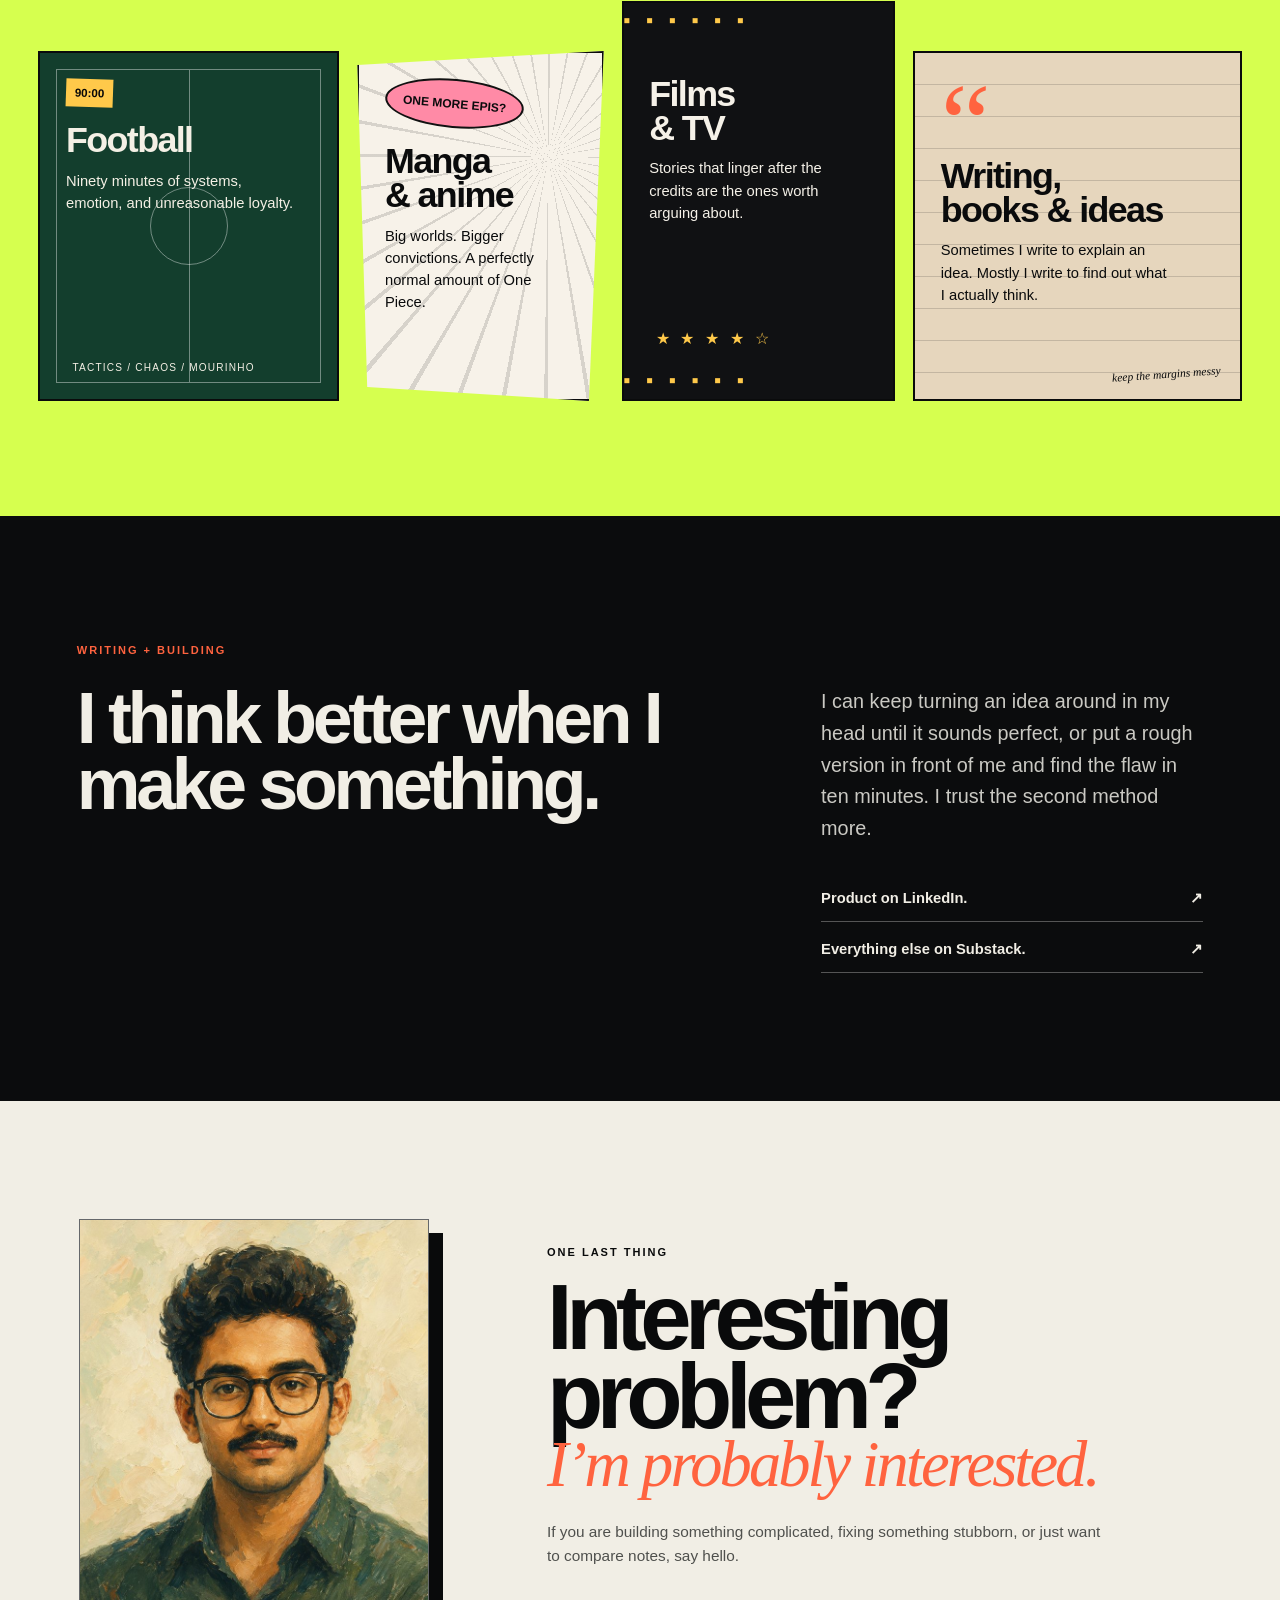
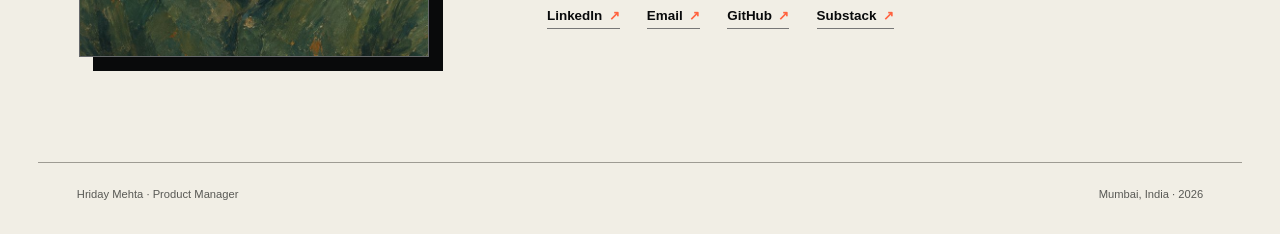
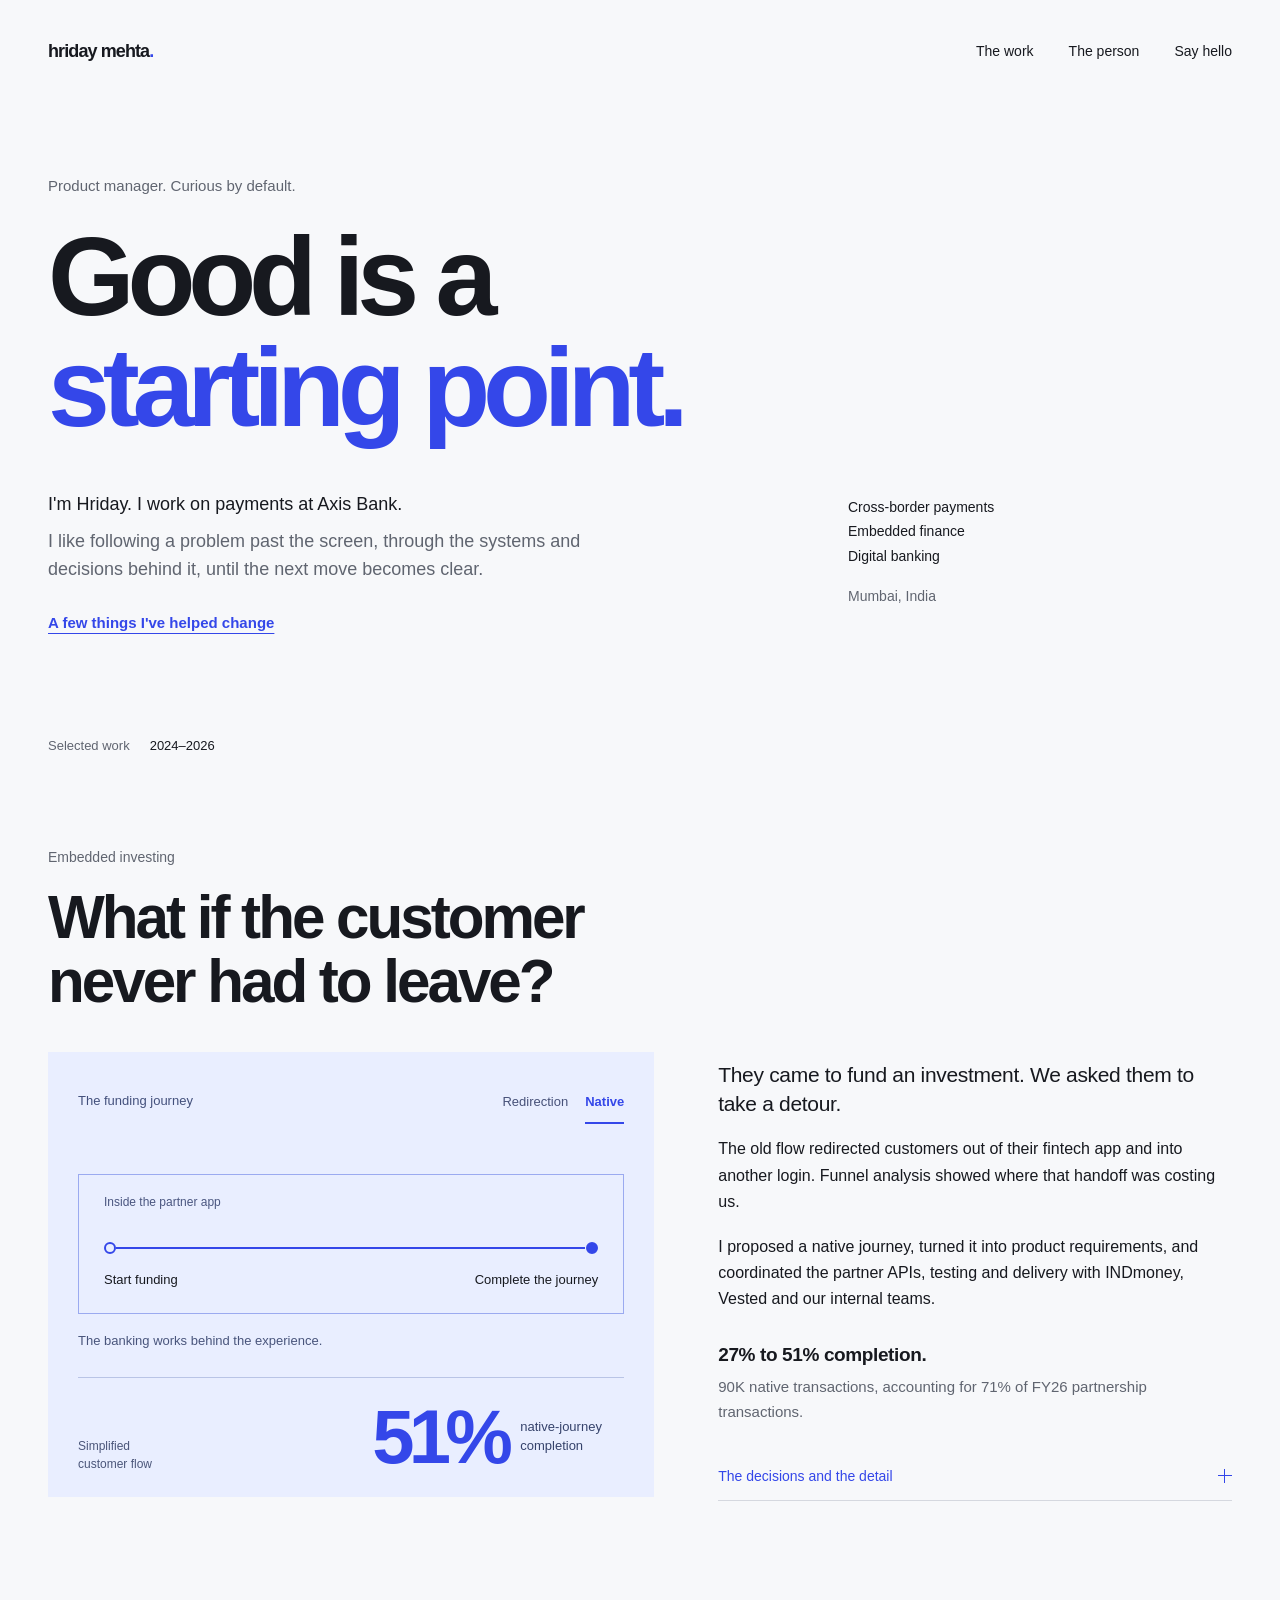
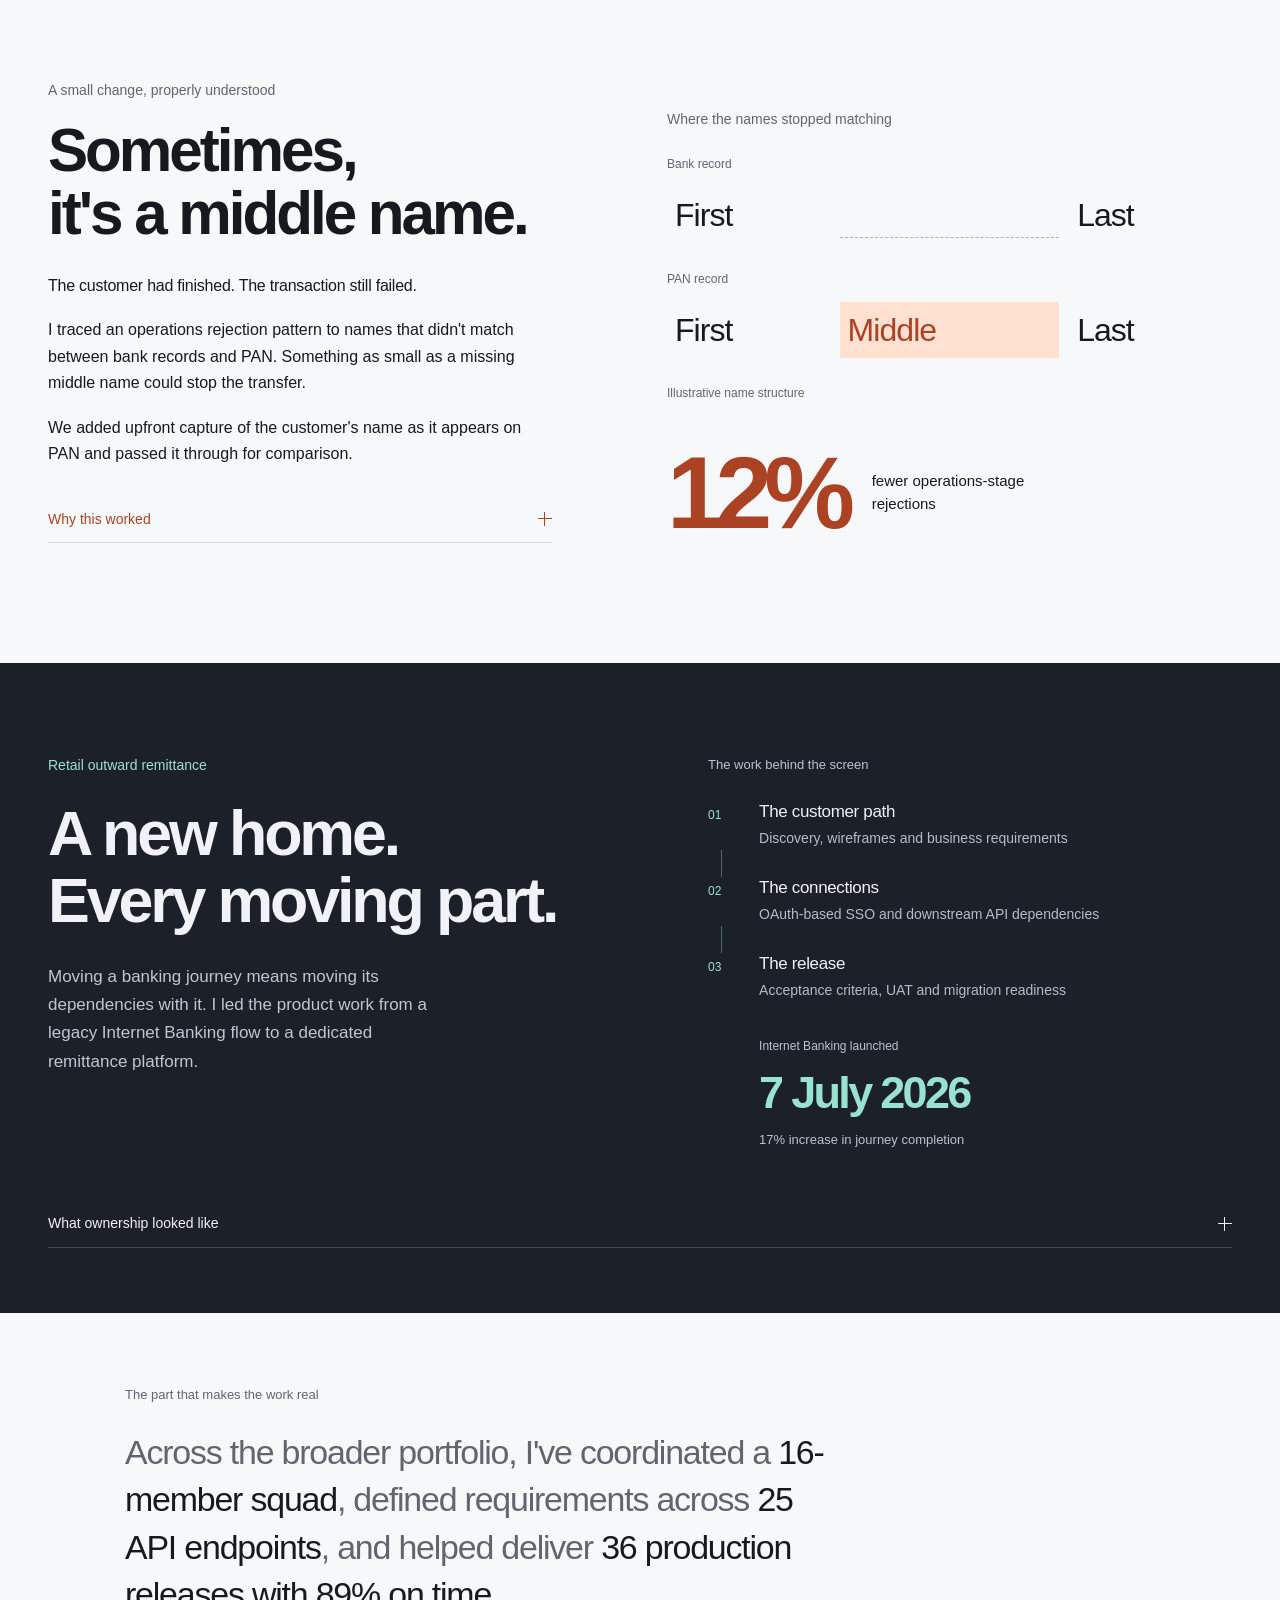
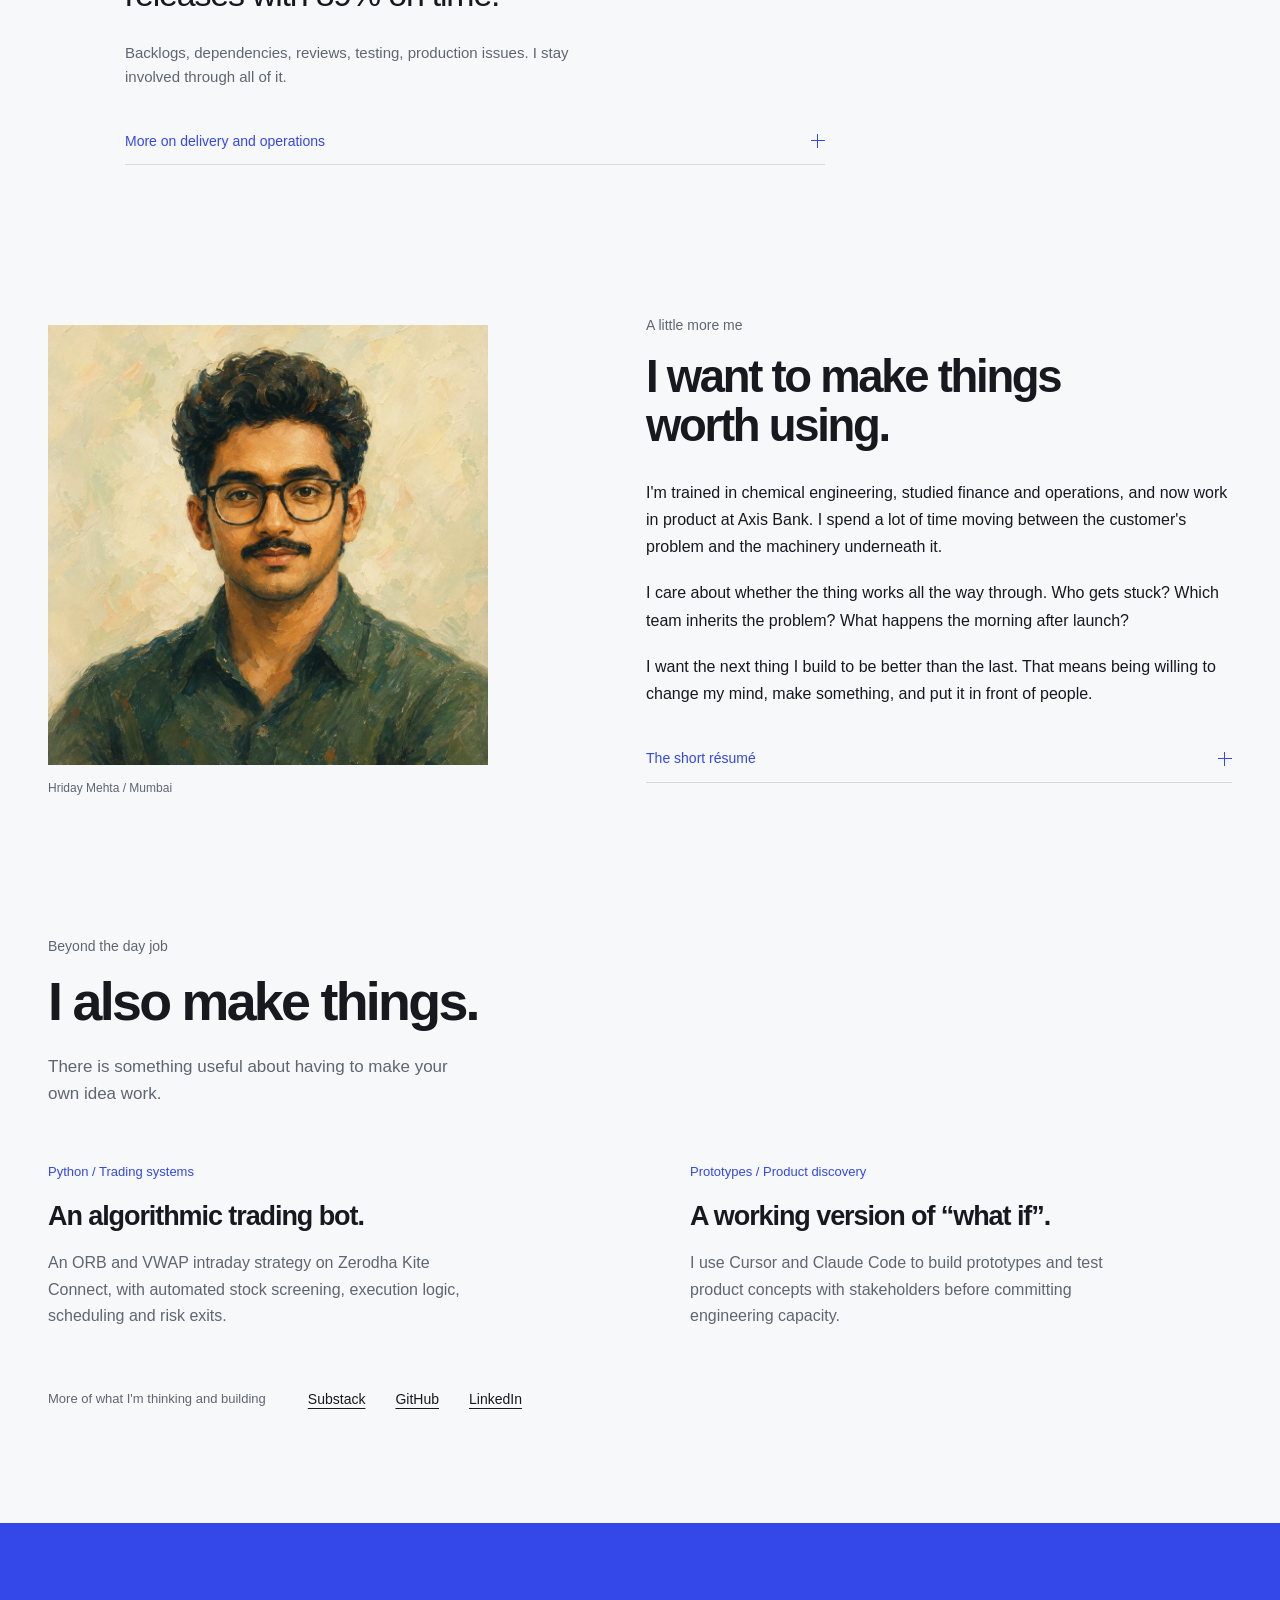
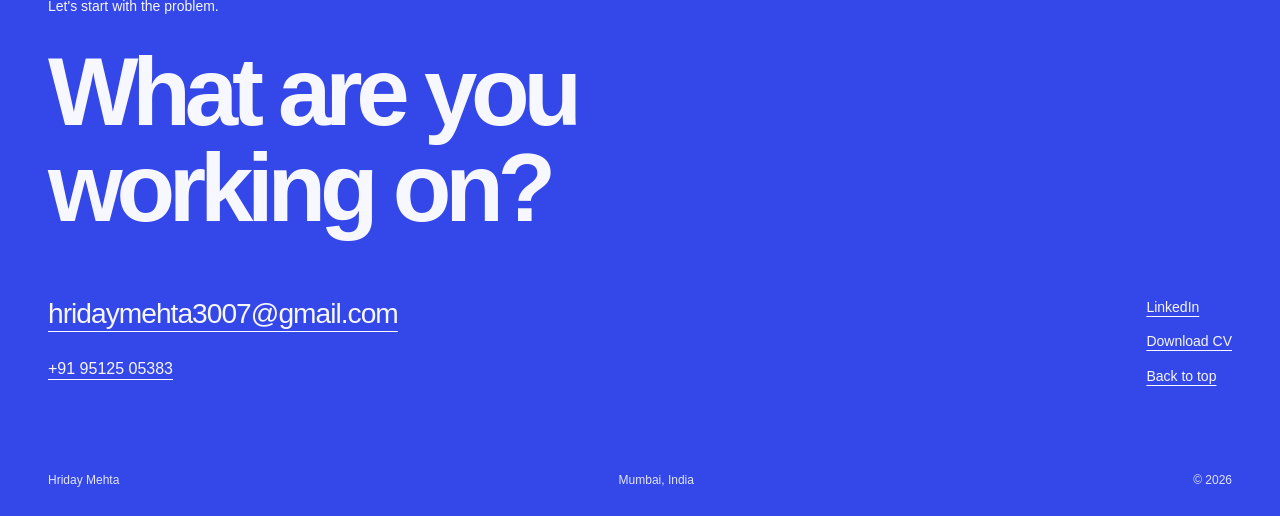
